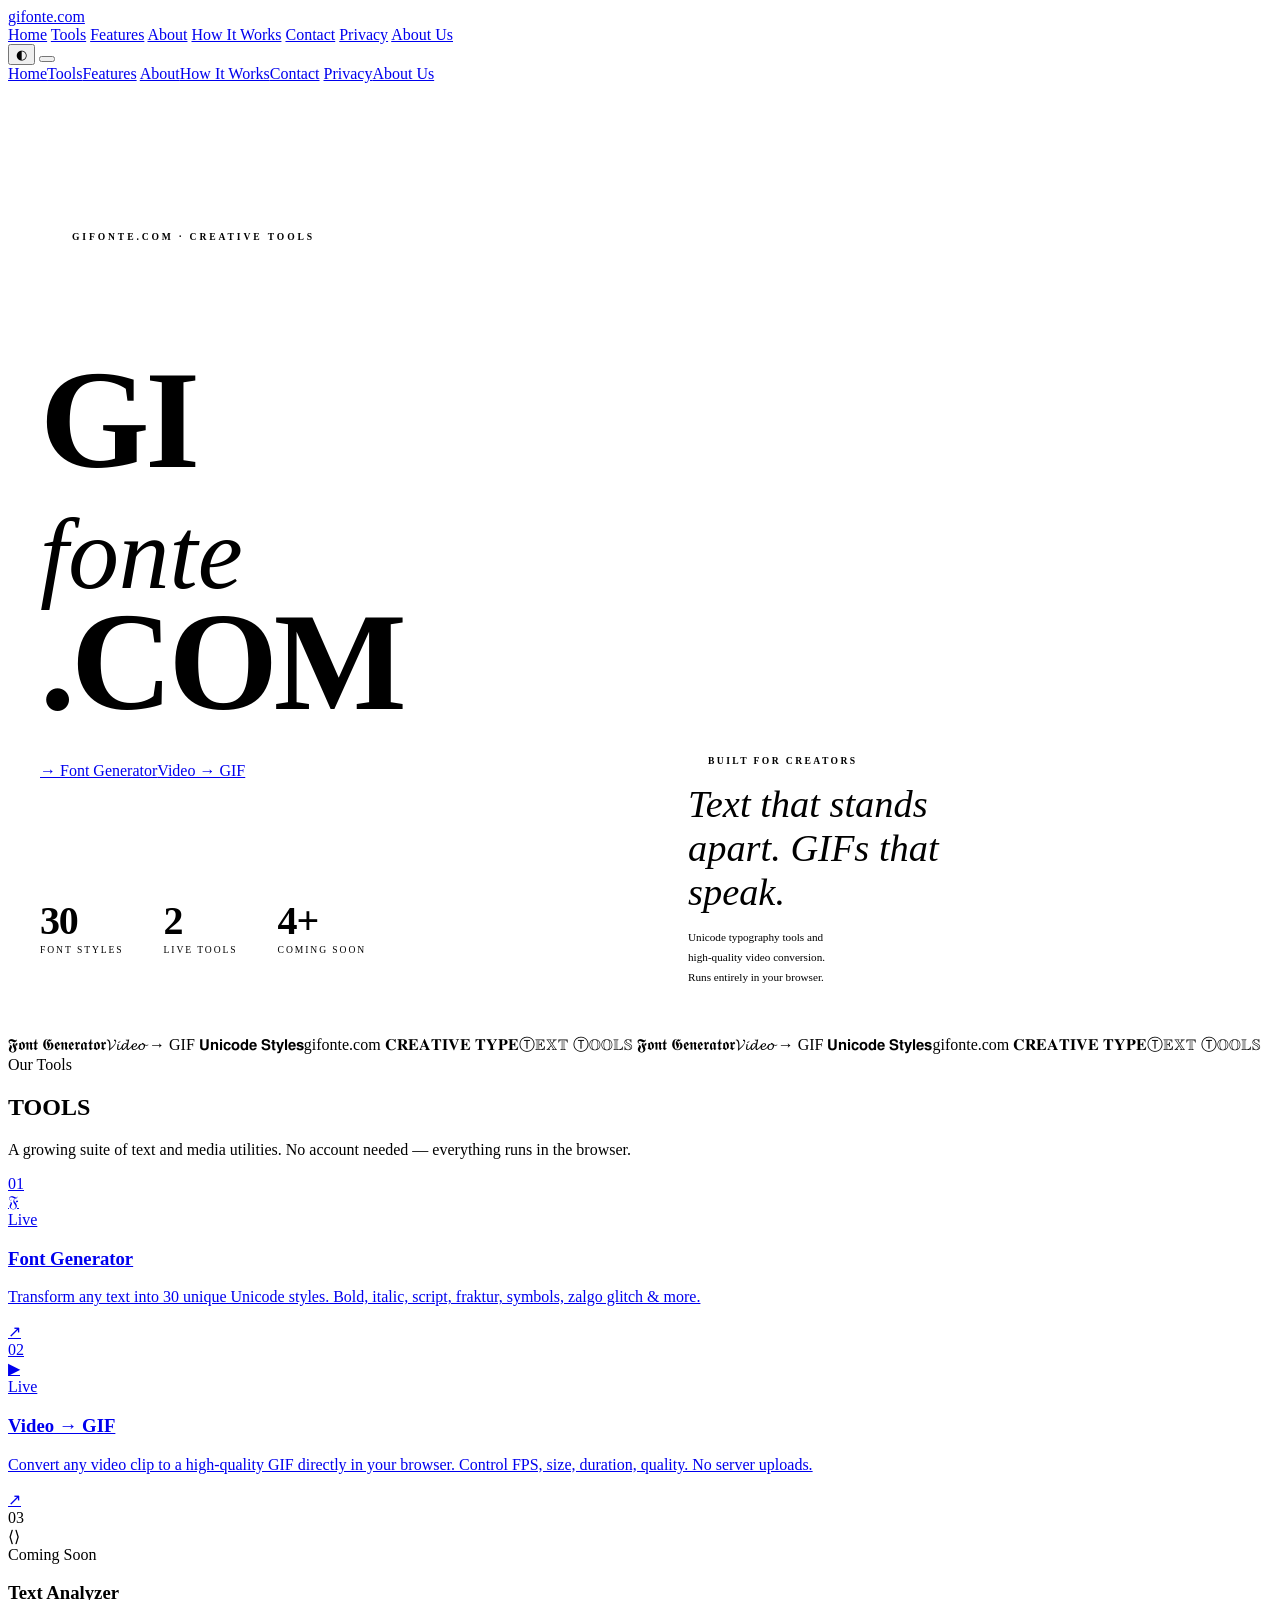
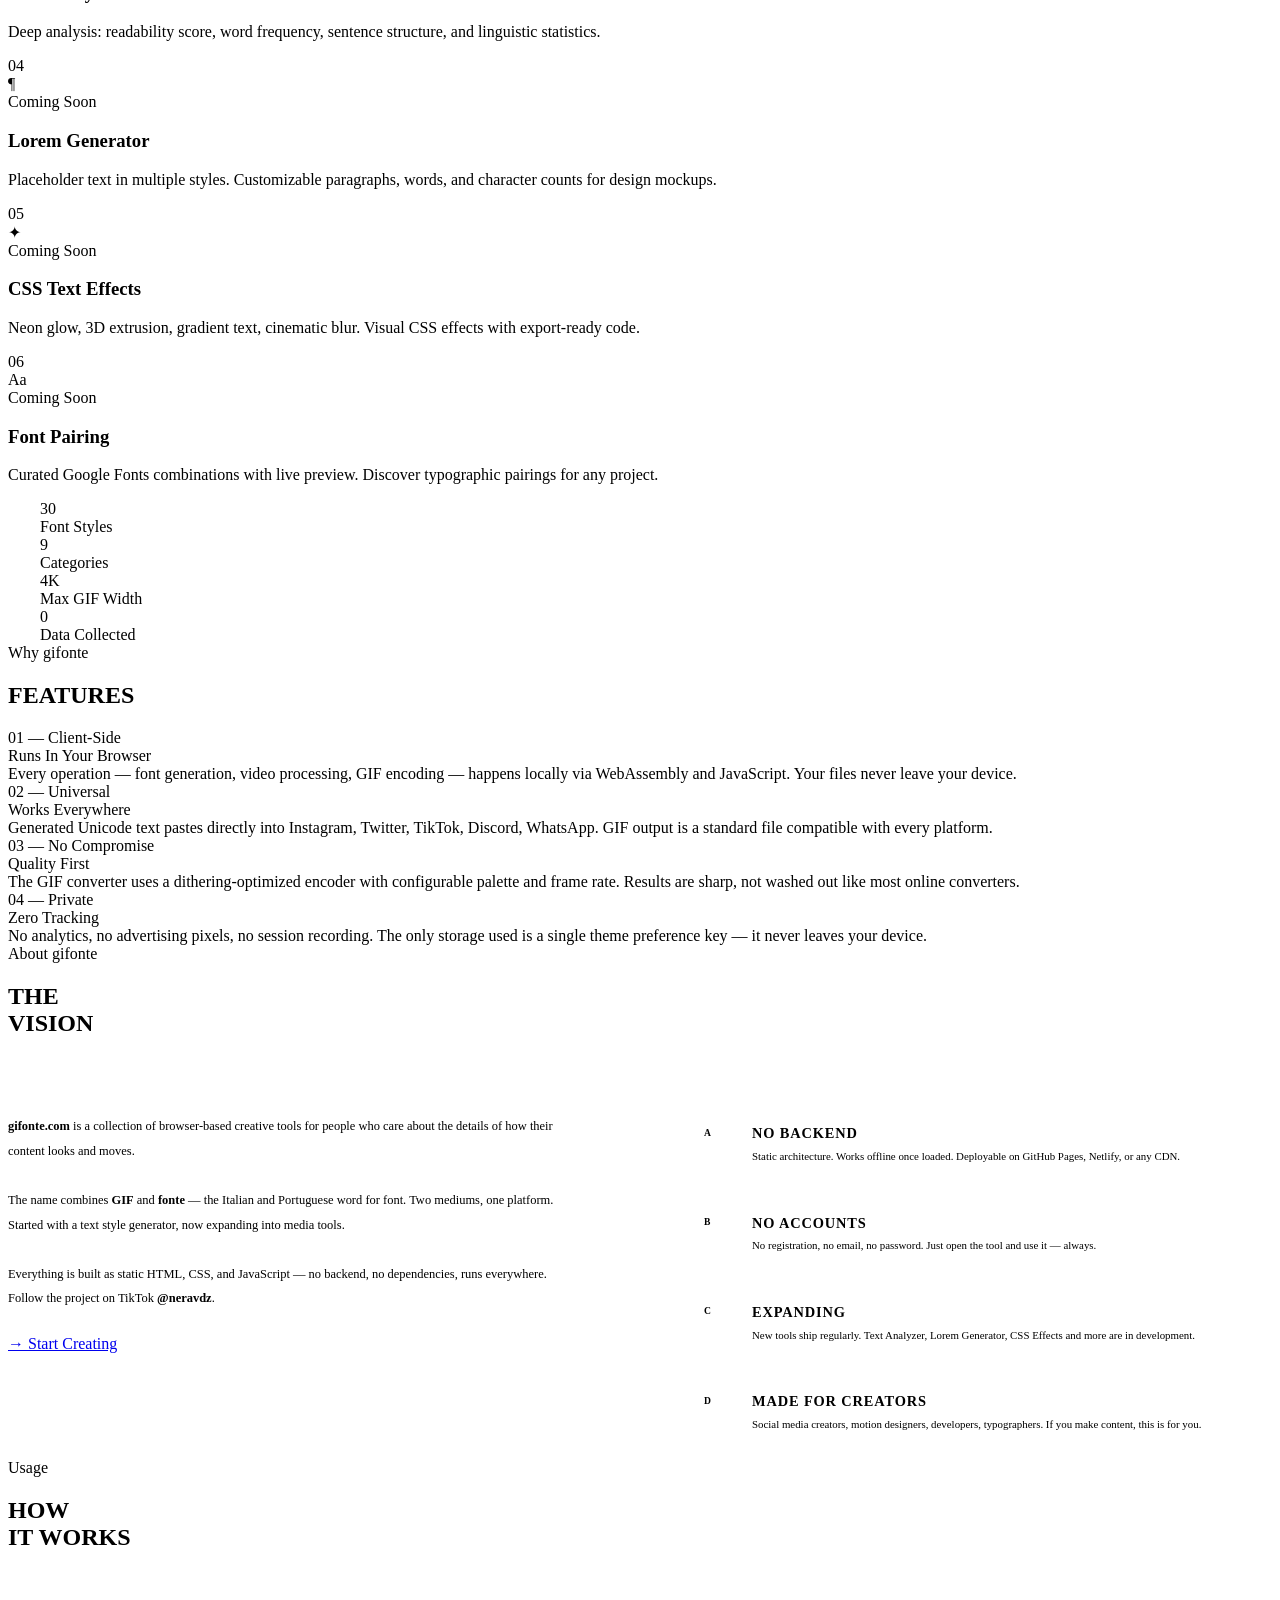
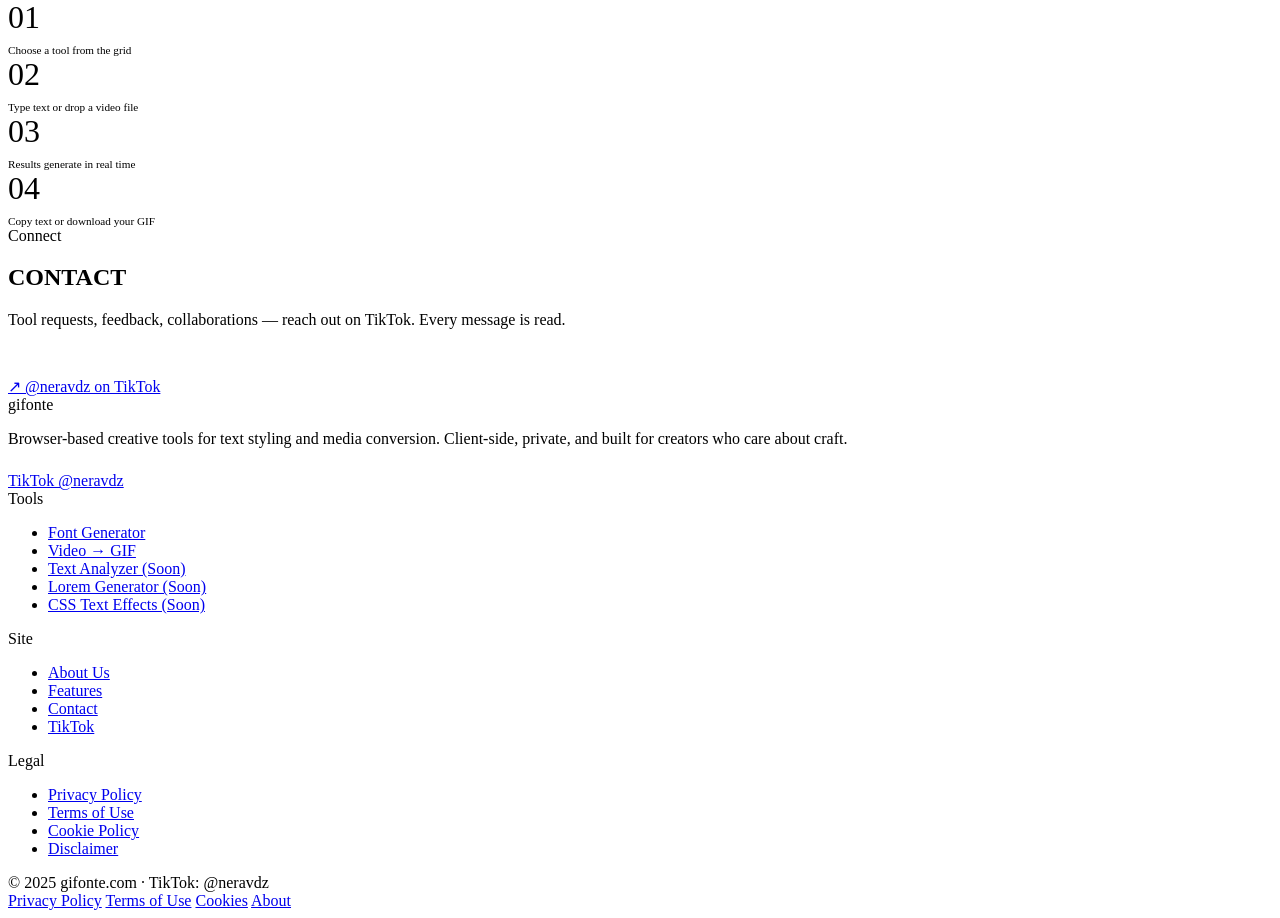
==== index.html @ ed0b7a2c "Add files via upload" ====
<!DOCTYPE html>
<html lang="en" data-theme="light">
<head>
  <meta charset="UTF-8" />
  <meta name="viewport" content="width=device-width, initial-scale=1.0" />
  <title>gifonte.com — Unicode Font Generator & Web Tools</title>
  <meta name="description" content="gifonte.com — Transform text into 30+ Unicode styles and convert video to GIF. Creative web tools for designers and content creators." />
  <meta name="keywords" content="font generator, unicode text, video to gif converter, text styles, fancy text, gif maker" />
  <meta name="author" content="gifonte.com" />
  <link rel="stylesheet" href="css/style.css" />
  <style>
    .hero {
      padding-top: 52px;
      min-height: 100vh;
      display: grid;
      grid-template-columns: 1fr 1fr;
      border-bottom: 1px solid var(--border);
      overflow: hidden;
    }
    .hero__left {
      padding: 6rem 3rem 5rem 2rem;
      border-right: 1px solid var(--border);
      display: flex;
      flex-direction: column;
      justify-content: space-between;
    }
    .hero__right { position: relative; overflow: hidden; background: var(--card-bg); }
    .hero__right-inner {
      position: absolute; inset: 0;
      display: flex; flex-direction: column; justify-content: flex-end; padding: 3rem;
    }
    .hero__eyebrow {
      font-family: var(--font-mono); font-size: 0.6rem; font-weight: 600;
      letter-spacing: 0.3em; text-transform: uppercase; color: var(--gray);
      display: flex; align-items: center; gap: 0.75rem; margin-bottom: 2rem;
    }
    .hero__eyebrow::before { content: ''; width: 20px; height: 1px; background: var(--gray); }
    .hero__title {
      font-family: var(--font-display); font-size: clamp(4.5rem, 11vw, 10.5rem);
      font-weight: 800; line-height: 0.86; letter-spacing: -0.03em; margin-bottom: 2.5rem;
    }
    .hero__title em {
      font-style: italic; font-family: var(--font-serif); font-size: 0.72em;
      font-weight: 400; letter-spacing: 0;
    }
    .hero__cta { display: flex; flex-wrap: wrap; }
    .hero__meta {
      display: flex; align-items: flex-end; gap: 2.5rem;
      padding-top: 2.5rem; border-top: 1px solid var(--gray-lt);
    }
    .hero__meta-item { display: flex; flex-direction: column; gap: 0.2rem; }
    .hero__meta-item strong {
      font-family: var(--font-display); font-size: 2.5rem; font-weight: 800;
      line-height: 1; letter-spacing: -0.03em;
    }
    .hero__meta-item span {
      font-family: var(--font-mono); font-size: 0.6rem;
      letter-spacing: 0.2em; text-transform: uppercase; color: var(--gray);
    }
    .hero__panel-label {
      font-family: var(--font-mono); font-size: 0.6rem; font-weight: 600;
      letter-spacing: 0.25em; text-transform: uppercase; color: var(--gray);
      margin-bottom: 1rem; display: flex; align-items: center; gap: 0.5rem;
    }
    .hero__panel-label::before { content: ''; display: block; width: 12px; height: 1px; background: var(--gray); }
    .hero__panel-title {
      font-family: var(--font-serif); font-style: italic;
      font-size: clamp(1.8rem, 3vw, 2.8rem); line-height: 1.15; margin-bottom: 0.75rem;
    }
    .hero__panel-sub { font-family: var(--font-mono); font-size: 0.7rem; color: var(--gray); line-height: 1.8; }
    .hero__panel-text { position: relative; z-index: 2; }
    .about-grid { display: grid; grid-template-columns: 1fr 1fr; gap: 0; margin-top: 4rem; }
    .about-left { border-right: 1px solid var(--border); padding-right: 4rem; }
    .about-left p { font-family: var(--font-mono); font-size: 0.78rem; color: var(--gray); line-height: 2; margin-bottom: 1.5rem; }
    .about-left strong { color: var(--fg); }
    .about-right { padding-left: 4rem; }
    .about-point { padding: 1.5rem 0; border-bottom: 1px solid var(--gray-lt); display: grid; grid-template-columns: 2rem 1fr; gap: 1rem; }
    .about-point:last-child { border-bottom: none; }
    .about-point__num { font-family: var(--font-mono); font-size: 0.6rem; font-weight: 600; color: var(--gray); letter-spacing: 0.1em; padding-top: 0.1rem; }
    .about-point__title { font-family: var(--font-teko); font-size: 0.9rem; font-weight: 600; letter-spacing: 0.06em; text-transform: uppercase; margin-bottom: 0.3rem; }
    .about-point__text { font-family: var(--font-mono); font-size: 0.68rem; color: var(--gray); line-height: 1.8; }
    @media (max-width: 900px) {
      .hero { grid-template-columns: 1fr; min-height: auto; }
      .hero__left { border-right: none; border-bottom: 1px solid var(--border); }
      .hero__right { min-height: 320px; }
      .about-grid { grid-template-columns: 1fr; }
      .about-left { border-right: none; border-bottom: 1px solid var(--border); padding-right: 0; padding-bottom: 3rem; }
      .about-right { padding-left: 0; padding-top: 2rem; }
    }
  </style>
</head>
<body>

  <nav class="nav">
    <a class="nav__logo" href="index.html">gifonte.com</a>
    <div class="nav__links">
      <a href="#hero">Home</a>
      <a href="#tools">Tools</a>
      <a href="#features">Features</a>
      <a href="#about">About</a>
      <a href="#how">How It Works</a>
      <a href="#contact">Contact</a>
      <a href="privacy.html">Privacy</a>
      <a href="about.html">About Us</a>
    </div>
    <div class="nav__right">
      <button class="btn-theme" id="btnTheme" title="Toggle dark mode">◐</button>
      <button class="nav__hamburger" id="hamburger" aria-label="Menu"><span></span><span></span><span></span></button>
    </div>
  </nav>
  <div class="nav__mobile" id="mobileMenu">
    <a href="#hero">Home</a><a href="#tools">Tools</a><a href="#features">Features</a>
    <a href="#about">About</a><a href="#how">How It Works</a><a href="#contact">Contact</a>
    <a href="privacy.html">Privacy</a><a href="about.html">About Us</a>
  </div>

  <!-- HERO -->
  <section class="hero" id="hero">
    <div class="hero__left">
      <div>
        <div class="hero__eyebrow">gifonte.com · Creative Tools</div>
        <h1 class="hero__title">GI<br><em>fonte</em><br>.COM</h1>
        <div class="hero__cta">
          <a href="font.html" class="btn btn--fill">→ Font Generator</a>
          <a href="gif.html" class="btn">Video → GIF</a>
        </div>
      </div>
      <div class="hero__meta">
        <div class="hero__meta-item"><strong>30</strong><span>Font Styles</span></div>
        <div class="hero__meta-item"><strong>2</strong><span>Live Tools</span></div>
        <div class="hero__meta-item"><strong>4+</strong><span>Coming Soon</span></div>
      </div>
    </div>
    <div class="hero__right">
      <img src="assets/bust.png" class="bust-ghost" alt="" aria-hidden="true" />
      <div class="hero__right-inner">
        <div class="hero__panel-text">
          <div class="hero__panel-label">Built for creators</div>
          <div class="hero__panel-title">Text that stands<br>apart. GIFs that<br>speak.</div>
          <div class="hero__panel-sub">Unicode typography tools and<br>high-quality video conversion.<br>Runs entirely in your browser.</div>
        </div>
      </div>
    </div>
  </section>

  <!-- MARQUEE -->
  <div class="marquee-wrap" aria-hidden="true">
    <div class="marquee-track">
      <span>𝕱𝖔𝖓𝖙 𝕲𝖊𝖓𝖊𝖗𝖆𝖙𝖔𝖗</span><span>𝓥𝓲𝓭𝓮𝓸 → GIF</span>
      <span>𝗨𝗻𝗶𝗰𝗼𝗱𝗲 𝗦𝘁𝘆𝗹𝗲𝘀</span><span>gifonte.com</span>
      <span>𝐂𝐑𝐄𝐀𝐓𝐈𝐕𝐄 𝐓𝐘𝐏𝐄</span><span>Ⓣ𝔼𝕏𝕋 Ⓣ𝕆𝕆𝕃𝕊</span>
      <span>𝕱𝖔𝖓𝖙 𝕲𝖊𝖓𝖊𝖗𝖆𝖙𝖔𝖗</span><span>𝓥𝓲𝓭𝓮𝓸 → GIF</span>
      <span>𝗨𝗻𝗶𝗰𝗼𝗱𝗲 𝗦𝘁𝘆𝗹𝗲𝘀</span><span>gifonte.com</span>
      <span>𝐂𝐑𝐄𝐀𝐓𝐈𝐕𝐄 𝐓𝐘𝐏𝐄</span><span>Ⓣ𝔼𝕏𝕋 Ⓣ𝕆𝕆𝕃𝕊</span>
    </div>
  </div>

  <!-- TOOLS -->
  <section class="section" id="tools">
    <div class="section__label">Our Tools</div>
    <h2 class="section__title reveal">TOOLS</h2>
    <p class="section__subtitle reveal">A growing suite of text and media utilities. No account needed — everything runs in the browser.</p>
    <div class="grid-tools reveal">

      <a href="font.html" class="card-tool">
        <div class="card-tool__num">01</div>
        <div class="card-tool__icon">𝔉</div>
        <span class="card-tool__tag card-tool__tag--active">Live</span>
        <h3 class="card-tool__title">Font Generator</h3>
        <p class="card-tool__desc">Transform any text into 30 unique Unicode styles. Bold, italic, script, fraktur, symbols, zalgo glitch & more.</p>
        <span class="card-tool__arrow">↗</span>
      </a>

      <a href="gif.html" class="card-tool">
        <div class="card-tool__num">02</div>
        <div class="card-tool__icon">▶</div>
        <span class="card-tool__tag card-tool__tag--active">Live</span>
        <h3 class="card-tool__title">Video → GIF</h3>
        <p class="card-tool__desc">Convert any video clip to a high-quality GIF directly in your browser. Control FPS, size, duration, quality. No server uploads.</p>
        <span class="card-tool__arrow">↗</span>
      </a>

      <div class="card-tool card-tool--soon">
        <div class="card-tool__num">03</div>
        <div class="card-tool__icon">⟨⟩</div>
        <span class="card-tool__tag">Coming Soon</span>
        <h3 class="card-tool__title">Text Analyzer</h3>
        <p class="card-tool__desc">Deep analysis: readability score, word frequency, sentence structure, and linguistic statistics.</p>
      </div>

      <div class="card-tool card-tool--soon">
        <div class="card-tool__num">04</div>
        <div class="card-tool__icon">¶</div>
        <span class="card-tool__tag">Coming Soon</span>
        <h3 class="card-tool__title">Lorem Generator</h3>
        <p class="card-tool__desc">Placeholder text in multiple styles. Customizable paragraphs, words, and character counts for design mockups.</p>
      </div>

      <div class="card-tool card-tool--soon">
        <div class="card-tool__num">05</div>
        <div class="card-tool__icon">✦</div>
        <span class="card-tool__tag">Coming Soon</span>
        <h3 class="card-tool__title">CSS Text Effects</h3>
        <p class="card-tool__desc">Neon glow, 3D extrusion, gradient text, cinematic blur. Visual CSS effects with export-ready code.</p>
      </div>

      <div class="card-tool card-tool--soon">
        <div class="card-tool__num">06</div>
        <div class="card-tool__icon">Aa</div>
        <span class="card-tool__tag">Coming Soon</span>
        <h3 class="card-tool__title">Font Pairing</h3>
        <p class="card-tool__desc">Curated Google Fonts combinations with live preview. Discover typographic pairings for any project.</p>
      </div>

    </div>
  </section>

  <!-- STATS -->
  <div class="stats-row reveal" style="margin: 0 2rem;">
    <div class="stat-item"><div class="stat-item__num">30</div><div class="stat-item__label">Font Styles</div></div>
    <div class="stat-item"><div class="stat-item__num">9</div><div class="stat-item__label">Categories</div></div>
    <div class="stat-item"><div class="stat-item__num">4K</div><div class="stat-item__label">Max GIF Width</div></div>
    <div class="stat-item"><div class="stat-item__num">0</div><div class="stat-item__label">Data Collected</div></div>
  </div>

  <!-- FEATURES -->
  <section class="section" id="features">
    <div class="section__label">Why gifonte</div>
    <h2 class="section__title reveal">FEATURES</h2>
    <div class="features-grid reveal">
      <div class="feature-item">
        <div class="feature-item__num">01 — Client-Side</div>
        <div class="feature-item__title">Runs In Your Browser</div>
        <div class="feature-item__text">Every operation — font generation, video processing, GIF encoding — happens locally via WebAssembly and JavaScript. Your files never leave your device.</div>
      </div>
      <div class="feature-item">
        <div class="feature-item__num">02 — Universal</div>
        <div class="feature-item__title">Works Everywhere</div>
        <div class="feature-item__text">Generated Unicode text pastes directly into Instagram, Twitter, TikTok, Discord, WhatsApp. GIF output is a standard file compatible with every platform.</div>
      </div>
      <div class="feature-item">
        <div class="feature-item__num">03 — No Compromise</div>
        <div class="feature-item__title">Quality First</div>
        <div class="feature-item__text">The GIF converter uses a dithering-optimized encoder with configurable palette and frame rate. Results are sharp, not washed out like most online converters.</div>
      </div>
      <div class="feature-item">
        <div class="feature-item__num">04 — Private</div>
        <div class="feature-item__title">Zero Tracking</div>
        <div class="feature-item__text">No analytics, no advertising pixels, no session recording. The only storage used is a single theme preference key — it never leaves your device.</div>
      </div>
    </div>
  </section>

  <!-- ABOUT -->
  <section class="section" id="about">
    <div class="section__label">About gifonte</div>
    <h2 class="section__title reveal">THE<br>VISION</h2>
    <div class="about-grid reveal">
      <div class="about-left">
        <p><strong>gifonte.com</strong> is a collection of browser-based creative tools for people who care about the details of how their content looks and moves.</p>
        <p>The name combines <strong>GIF</strong> and <strong>fonte</strong> — the Italian and Portuguese word for font. Two mediums, one platform. Started with a text style generator, now expanding into media tools.</p>
        <p>Everything is built as static HTML, CSS, and JavaScript — no backend, no dependencies, runs everywhere. Follow the project on TikTok <strong>@neravdz</strong>.</p>
        <a href="font.html" class="btn btn--fill" style="margin-top:1rem">→ Start Creating</a>
      </div>
      <div class="about-right">
        <div class="about-point">
          <span class="about-point__num">A</span>
          <div><div class="about-point__title">No Backend</div><div class="about-point__text">Static architecture. Works offline once loaded. Deployable on GitHub Pages, Netlify, or any CDN.</div></div>
        </div>
        <div class="about-point">
          <span class="about-point__num">B</span>
          <div><div class="about-point__title">No Accounts</div><div class="about-point__text">No registration, no email, no password. Just open the tool and use it — always.</div></div>
        </div>
        <div class="about-point">
          <span class="about-point__num">C</span>
          <div><div class="about-point__title">Expanding</div><div class="about-point__text">New tools ship regularly. Text Analyzer, Lorem Generator, CSS Effects and more are in development.</div></div>
        </div>
        <div class="about-point">
          <span class="about-point__num">D</span>
          <div><div class="about-point__title">Made for Creators</div><div class="about-point__text">Social media creators, motion designers, developers, typographers. If you make content, this is for you.</div></div>
        </div>
      </div>
    </div>
  </section>

  <!-- HOW IT WORKS -->
  <section class="section section--flush" id="how" style="background:var(--card-bg);border-top:1px solid var(--border);border-bottom:1px solid var(--border);">
    <div class="section__label">Usage</div>
    <h2 class="section__title reveal">HOW<br>IT WORKS</h2>
    <div class="stats-row reveal" style="margin-top:3rem;background:var(--bg);">
      <div class="stat-item"><div class="stat-item__num" style="font-size:2rem">01</div><div class="stat-item__label" style="font-size:0.7rem;margin-top:0.5rem;color:var(--fg);text-transform:none;letter-spacing:0">Choose a tool from the grid</div></div>
      <div class="stat-item"><div class="stat-item__num" style="font-size:2rem">02</div><div class="stat-item__label" style="font-size:0.7rem;margin-top:0.5rem;color:var(--fg);text-transform:none;letter-spacing:0">Type text or drop a video file</div></div>
      <div class="stat-item"><div class="stat-item__num" style="font-size:2rem">03</div><div class="stat-item__label" style="font-size:0.7rem;margin-top:0.5rem;color:var(--fg);text-transform:none;letter-spacing:0">Results generate in real time</div></div>
      <div class="stat-item"><div class="stat-item__num" style="font-size:2rem">04</div><div class="stat-item__label" style="font-size:0.7rem;margin-top:0.5rem;color:var(--fg);text-transform:none;letter-spacing:0">Copy text or download your GIF</div></div>
    </div>
  </section>

  <!-- CONTACT -->
  <section class="section" id="contact">
    <div class="section__label">Connect</div>
    <h2 class="section__title reveal">CONTACT</h2>
    <p class="section__subtitle reveal" style="margin-bottom:3rem">Tool requests, feedback, collaborations — reach out on TikTok. Every message is read.</p>
    <a href="https://tiktok.com/@neravdz" target="_blank" rel="noopener noreferrer" class="btn btn--fill">↗ @neravdz on TikTok</a>
  </section>

  <!-- FOOTER -->
  <footer class="footer">
    <div class="footer__top">
      <div>
        <div class="footer__brand">gifonte</div>
        <p class="footer__desc">Browser-based creative tools for text styling and media conversion. Client-side, private, and built for creators who care about craft.</p>
        <div class="footer__social" style="margin-top:1.5rem"><a href="https://tiktok.com/@neravdz" target="_blank" rel="noopener noreferrer">TikTok @neravdz</a></div>
      </div>
      <div>
        <div class="footer__heading">Tools</div>
        <ul class="footer__list">
          <li><a href="font.html">Font Generator</a></li>
          <li><a href="gif.html">Video → GIF</a></li>
          <li><a href="#tools">Text Analyzer (Soon)</a></li>
          <li><a href="#tools">Lorem Generator (Soon)</a></li>
          <li><a href="#tools">CSS Text Effects (Soon)</a></li>
        </ul>
      </div>
      <div>
        <div class="footer__heading">Site</div>
        <ul class="footer__list">
          <li><a href="about.html">About Us</a></li>
          <li><a href="#features">Features</a></li>
          <li><a href="#contact">Contact</a></li>
          <li><a href="https://tiktok.com/@neravdz" target="_blank">TikTok</a></li>
        </ul>
      </div>
      <div>
        <div class="footer__heading">Legal</div>
        <ul class="footer__list">
          <li><a href="privacy.html">Privacy Policy</a></li>
          <li><a href="terms.html">Terms of Use</a></li>
          <li><a href="cookies.html">Cookie Policy</a></li>
          <li><a href="disclaimer.html">Disclaimer</a></li>
        </ul>
      </div>
    </div>
    <div class="footer__bottom">
      <div class="footer__copy">© 2025 gifonte.com · TikTok: @neravdz</div>
      <div class="footer__legal">
        <a href="privacy.html">Privacy Policy</a>
        <a href="terms.html">Terms of Use</a>
        <a href="cookies.html">Cookies</a>
        <a href="about.html">About</a>
      </div>
    </div>
  </footer>

  <div id="toast"></div>
  <script src="js/main.js"></script>
</body>
</html>
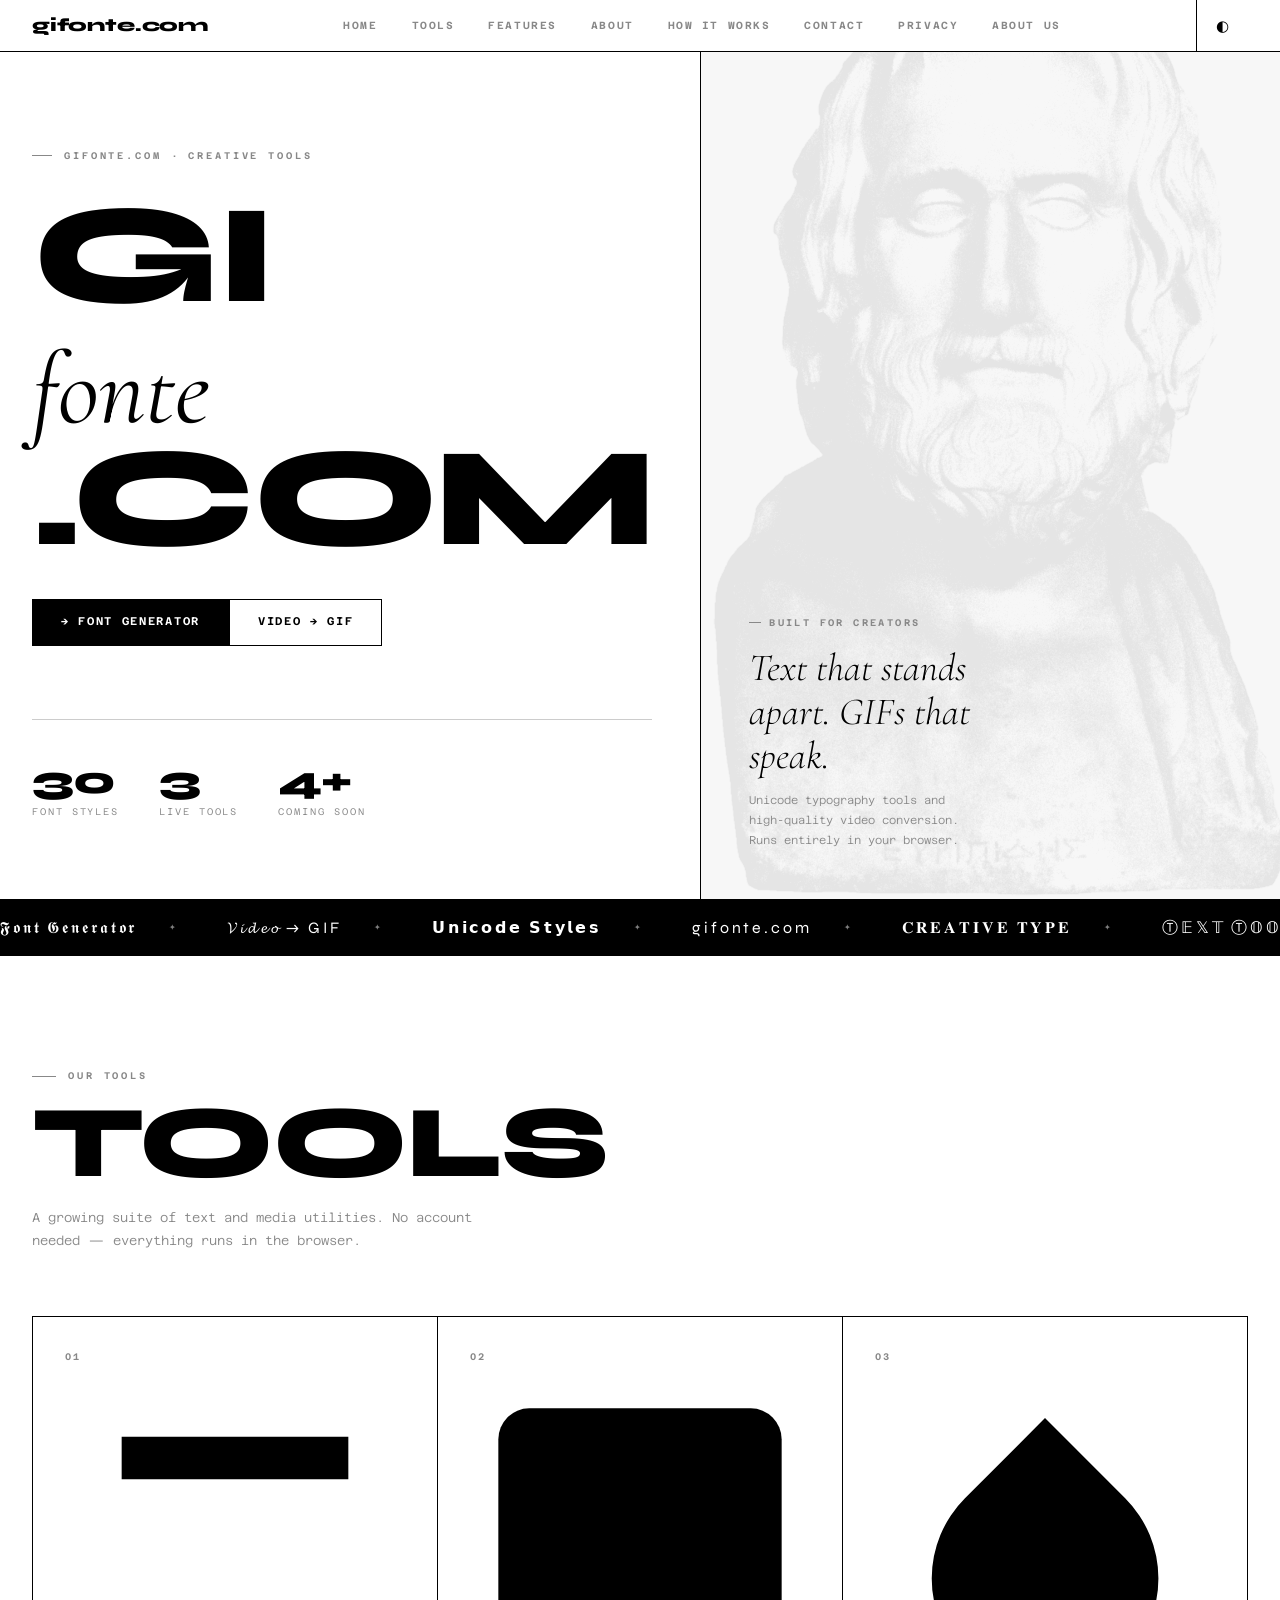
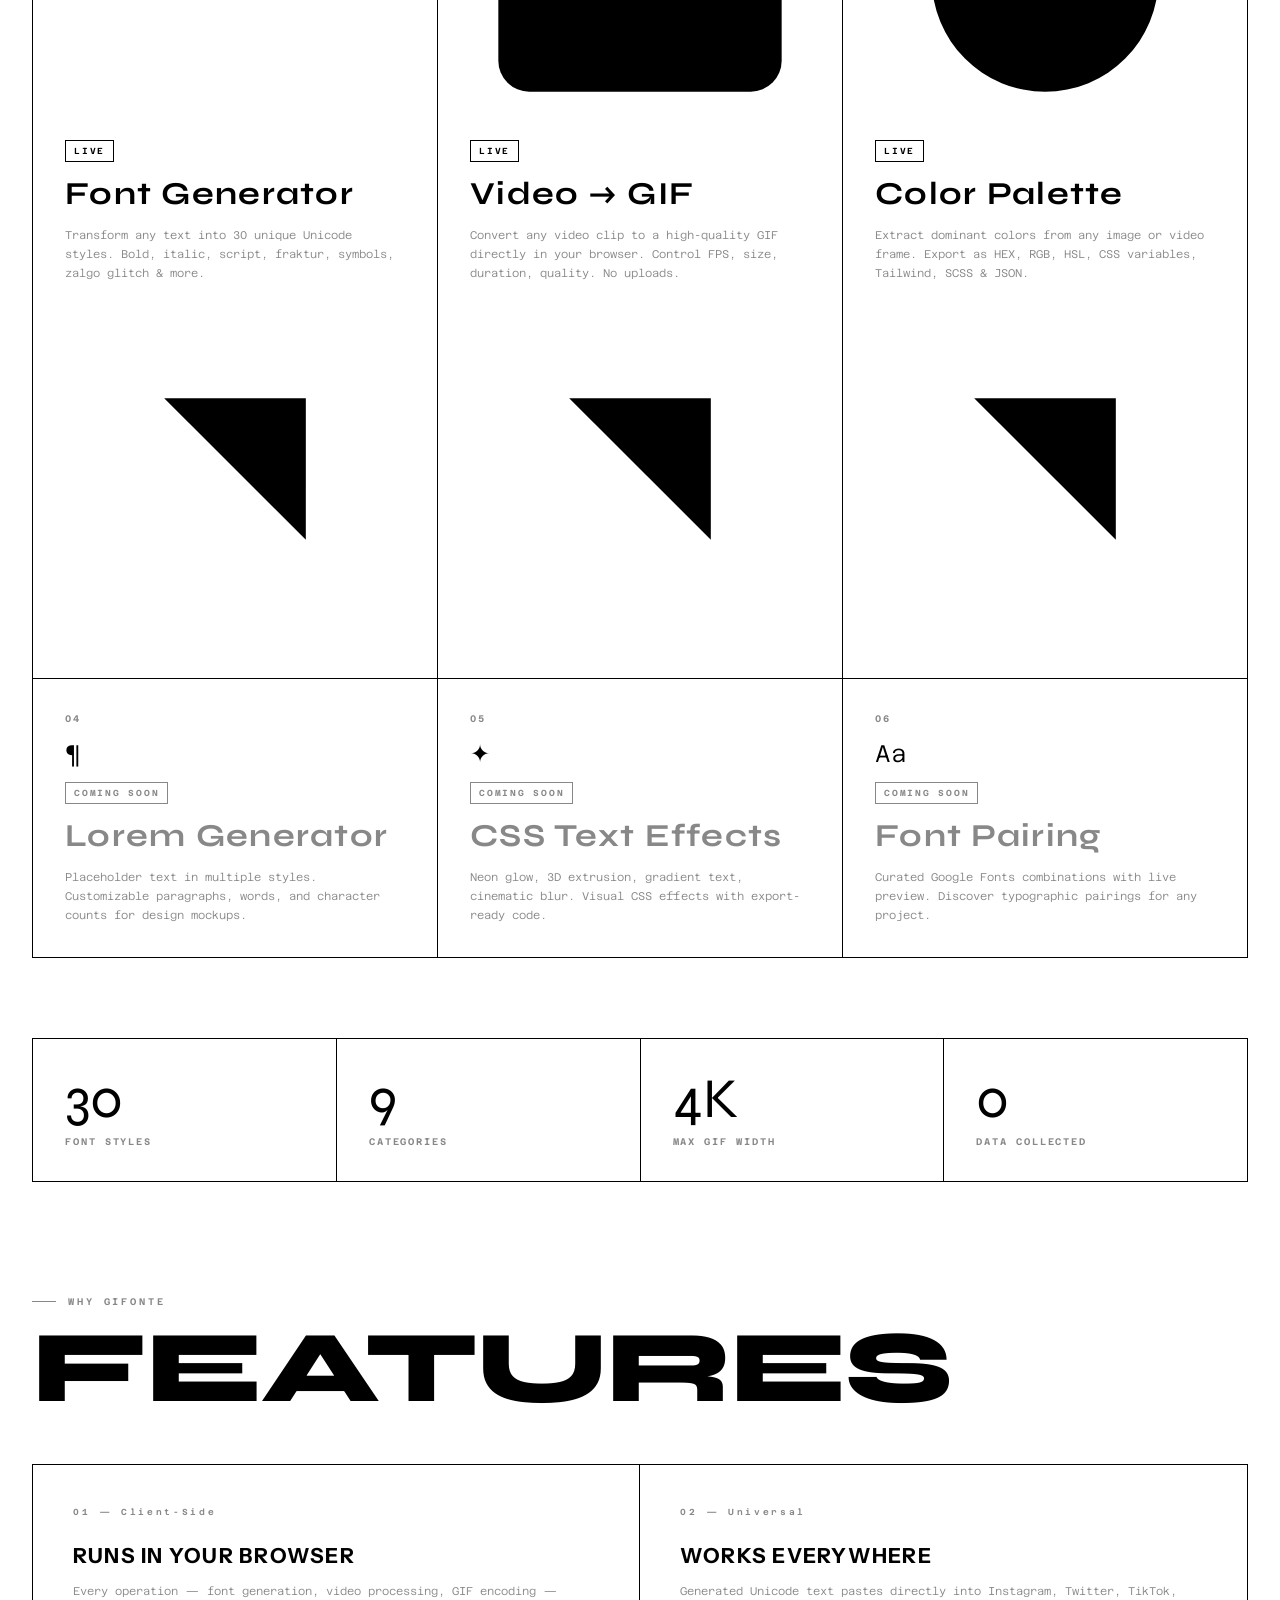
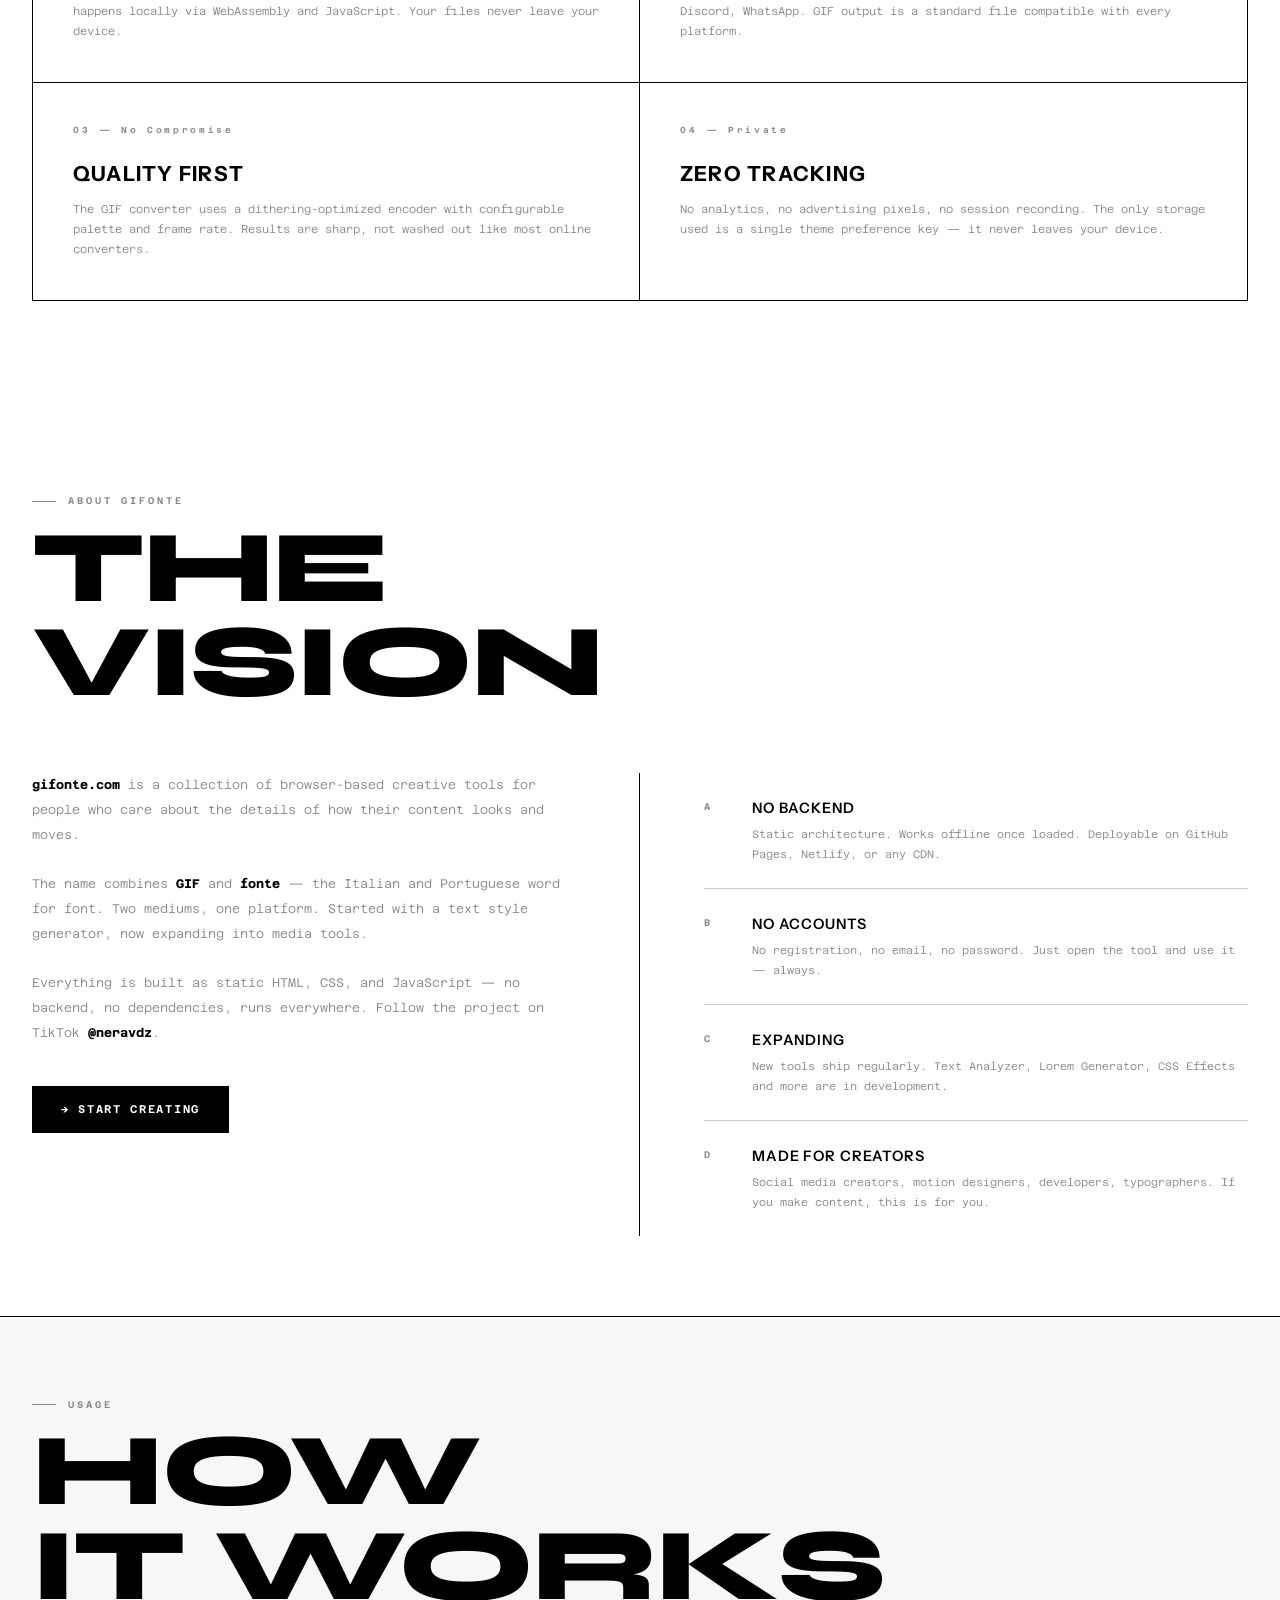
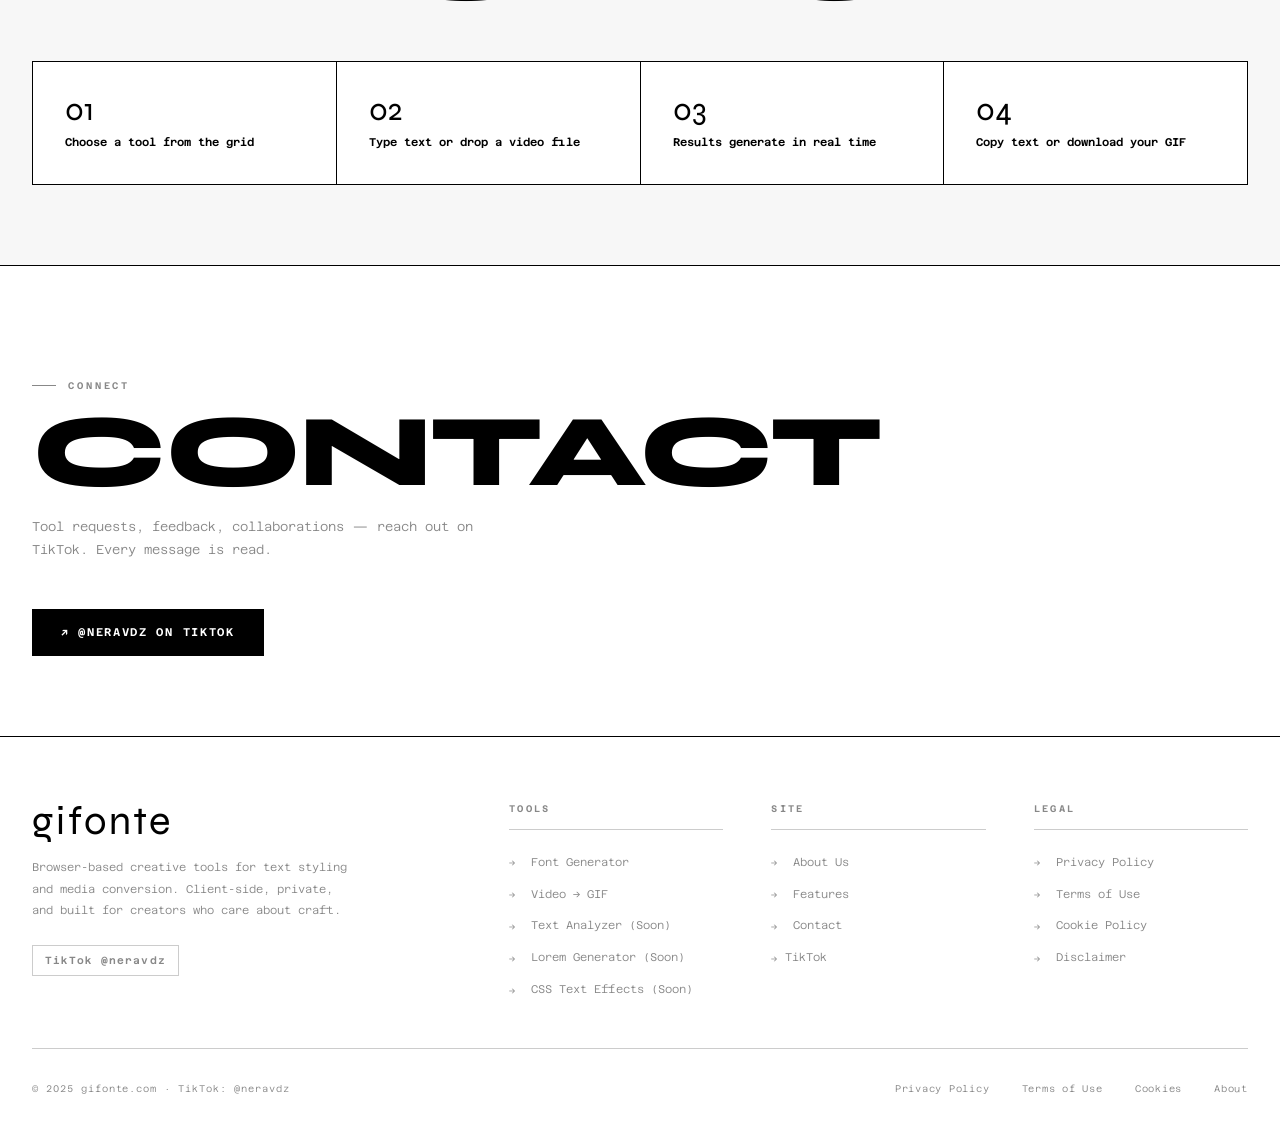
==== commit 00df2303: "Add files via upload" ====
--- a/index.html
+++ b/index.html
@@ -104,7 +104,10 @@
       <a href="about.html">About Us</a>
     </div>
     <div class="nav__right">
-      <button class="btn-theme" id="btnTheme" title="Toggle dark mode">◐</button>
+      <button class="btn-theme" id="btnTheme" title="Toggle dark mode">
+        <span class="icon icon--md icon-sun"><svg viewBox="0 0 24 24"><circle cx="12" cy="12" r="5"/><line x1="12" y1="1" x2="12" y2="3"/><line x1="12" y1="21" x2="12" y2="23"/><line x1="4.22" y1="4.22" x2="5.64" y2="5.64"/><line x1="18.36" y1="18.36" x2="19.78" y2="19.78"/><line x1="1" y1="12" x2="3" y2="12"/><line x1="21" y1="12" x2="23" y2="12"/><line x1="4.22" y1="19.78" x2="5.64" y2="18.36"/><line x1="18.36" y1="5.64" x2="19.78" y2="4.22"/></svg></span>
+        <span class="icon icon--md icon-moon"><svg viewBox="0 0 24 24"><path d="M21 12.79A9 9 0 1111.21 3 7 7 0 0021 12.79z"/></svg></span>
+      </button>
       <button class="nav__hamburger" id="hamburger" aria-label="Menu"><span></span><span></span><span></span></button>
     </div>
   </nav>
@@ -127,7 +130,7 @@
       </div>
       <div class="hero__meta">
         <div class="hero__meta-item"><strong>30</strong><span>Font Styles</span></div>
-        <div class="hero__meta-item"><strong>2</strong><span>Live Tools</span></div>
+        <div class="hero__meta-item"><strong>3</strong><span>Live Tools</span></div>
         <div class="hero__meta-item"><strong>4+</strong><span>Coming Soon</span></div>
       </div>
     </div>
@@ -162,31 +165,32 @@
     <p class="section__subtitle reveal">A growing suite of text and media utilities. No account needed — everything runs in the browser.</p>
     <div class="grid-tools reveal">
 
-      <a href="font.html" class="card-tool">
+            <a href="font.html" class="card-tool">
         <div class="card-tool__num">01</div>
-        <div class="card-tool__icon">𝔉</div>
+        <div class="card-tool__icon svg-icon"><svg viewBox="0 0 24 24"><polyline points="4 7 4 4 20 4 20 7"/><line x1="9" y1="20" x2="15" y2="20"/><line x1="12" y1="4" x2="12" y2="20"/></svg></div>
         <span class="card-tool__tag card-tool__tag--active">Live</span>
         <h3 class="card-tool__title">Font Generator</h3>
         <p class="card-tool__desc">Transform any text into 30 unique Unicode styles. Bold, italic, script, fraktur, symbols, zalgo glitch & more.</p>
-        <span class="card-tool__arrow">↗</span>
+        <span class="card-tool__arrow-icon"><svg viewBox="0 0 24 24"><line x1="7" y1="17" x2="17" y2="7"/><polyline points="7 7 17 7 17 17"/></svg></span>
       </a>
 
-      <a href="gif.html" class="card-tool">
+            <a href="gif.html" class="card-tool">
         <div class="card-tool__num">02</div>
-        <div class="card-tool__icon">▶</div>
+        <div class="card-tool__icon svg-icon"><svg viewBox="0 0 24 24"><rect x="2" y="2" width="20" height="20" rx="2.18"/><line x1="7" y1="2" x2="7" y2="22"/><line x1="17" y1="2" x2="17" y2="22"/><line x1="2" y1="12" x2="22" y2="12"/><line x1="2" y1="7" x2="7" y2="7"/><line x1="2" y1="17" x2="7" y2="17"/><line x1="17" y1="17" x2="22" y2="17"/><line x1="17" y1="7" x2="22" y2="7"/></svg></div>
         <span class="card-tool__tag card-tool__tag--active">Live</span>
         <h3 class="card-tool__title">Video → GIF</h3>
-        <p class="card-tool__desc">Convert any video clip to a high-quality GIF directly in your browser. Control FPS, size, duration, quality. No server uploads.</p>
-        <span class="card-tool__arrow">↗</span>
+        <p class="card-tool__desc">Convert any video clip to a high-quality GIF directly in your browser. Control FPS, size, duration, quality. No uploads.</p>
+        <span class="card-tool__arrow-icon"><svg viewBox="0 0 24 24"><line x1="7" y1="17" x2="17" y2="7"/><polyline points="7 7 17 7 17 17"/></svg></span>
       </a>
 
-      <div class="card-tool card-tool--soon">
+            <a href="palette.html" class="card-tool">
         <div class="card-tool__num">03</div>
-        <div class="card-tool__icon">⟨⟩</div>
-        <span class="card-tool__tag">Coming Soon</span>
-        <h3 class="card-tool__title">Text Analyzer</h3>
-        <p class="card-tool__desc">Deep analysis: readability score, word frequency, sentence structure, and linguistic statistics.</p>
-      </div>
+        <div class="card-tool__icon svg-icon"><svg viewBox="0 0 24 24"><path d="M12 2.69l5.66 5.66a8 8 0 11-11.31 0z"/></svg></div>
+        <span class="card-tool__tag card-tool__tag--active">Live</span>
+        <h3 class="card-tool__title">Color Palette</h3>
+        <p class="card-tool__desc">Extract dominant colors from any image or video frame. Export as HEX, RGB, HSL, CSS variables, Tailwind, SCSS & JSON.</p>
+        <span class="card-tool__arrow-icon"><svg viewBox="0 0 24 24"><line x1="7" y1="17" x2="17" y2="7"/><polyline points="7 7 17 7 17 17"/></svg></span>
+      </a>
 
       <div class="card-tool card-tool--soon">
         <div class="card-tool__num">04</div>
@@ -314,29 +318,29 @@
       <div>
         <div class="footer__heading">Tools</div>
         <ul class="footer__list">
-          <li><a href="font.html">Font Generator</a></li>
-          <li><a href="gif.html">Video → GIF</a></li>
-          <li><a href="#tools">Text Analyzer (Soon)</a></li>
-          <li><a href="#tools">Lorem Generator (Soon)</a></li>
-          <li><a href="#tools">CSS Text Effects (Soon)</a></li>
+          <li><a href="font.html"><span class="icon icon--sm"><svg viewBox="0 0 24 24"><polyline points="9 18 15 12 9 6"/></svg></span> Font Generator</a></li>
+          <li><a href="gif.html"><span class="icon icon--sm"><svg viewBox="0 0 24 24"><polyline points="9 18 15 12 9 6"/></svg></span> Video → GIF</a></li>
+          <li><a href="#tools"><span class="icon icon--sm"><svg viewBox="0 0 24 24"><polyline points="9 18 15 12 9 6"/></svg></span> Text Analyzer (Soon)</a></li>
+          <li><a href="#tools"><span class="icon icon--sm"><svg viewBox="0 0 24 24"><polyline points="9 18 15 12 9 6"/></svg></span> Lorem Generator (Soon)</a></li>
+          <li><a href="#tools"><span class="icon icon--sm"><svg viewBox="0 0 24 24"><polyline points="9 18 15 12 9 6"/></svg></span> CSS Text Effects (Soon)</a></li>
         </ul>
       </div>
       <div>
         <div class="footer__heading">Site</div>
         <ul class="footer__list">
-          <li><a href="about.html">About Us</a></li>
-          <li><a href="#features">Features</a></li>
-          <li><a href="#contact">Contact</a></li>
+          <li><a href="about.html"><span class="icon icon--sm"><svg viewBox="0 0 24 24"><polyline points="9 18 15 12 9 6"/></svg></span> About Us</a></li>
+          <li><a href="#features"><span class="icon icon--sm"><svg viewBox="0 0 24 24"><polyline points="9 18 15 12 9 6"/></svg></span> Features</a></li>
+          <li><a href="#contact"><span class="icon icon--sm"><svg viewBox="0 0 24 24"><polyline points="9 18 15 12 9 6"/></svg></span> Contact</a></li>
           <li><a href="https://tiktok.com/@neravdz" target="_blank">TikTok</a></li>
         </ul>
       </div>
       <div>
         <div class="footer__heading">Legal</div>
         <ul class="footer__list">
-          <li><a href="privacy.html">Privacy Policy</a></li>
-          <li><a href="terms.html">Terms of Use</a></li>
-          <li><a href="cookies.html">Cookie Policy</a></li>
-          <li><a href="disclaimer.html">Disclaimer</a></li>
+          <li><a href="privacy.html"><span class="icon icon--sm"><svg viewBox="0 0 24 24"><polyline points="9 18 15 12 9 6"/></svg></span> Privacy Policy</a></li>
+          <li><a href="terms.html"><span class="icon icon--sm"><svg viewBox="0 0 24 24"><polyline points="9 18 15 12 9 6"/></svg></span> Terms of Use</a></li>
+          <li><a href="cookies.html"><span class="icon icon--sm"><svg viewBox="0 0 24 24"><polyline points="9 18 15 12 9 6"/></svg></span> Cookie Policy</a></li>
+          <li><a href="disclaimer.html"><span class="icon icon--sm"><svg viewBox="0 0 24 24"><polyline points="9 18 15 12 9 6"/></svg></span> Disclaimer</a></li>
         </ul>
       </div>
     </div>
--- a/css/style.css
+++ b/css/style.css
@@ -0,0 +1,639 @@
+/* ═══════════════════════════════════════
+   GIFONTE.COM — SHARED STYLES
+   Editorial Brutalist · B&W · No Radius
+═══════════════════════════════════════ */
+
+@import url('https://fonts.googleapis.com/css2?family=Syne:wght@400;700;800&family=Instrument+Sans:ital,wght@0,400;0,600;1,400&family=Azeret+Mono:wght@300;400;600&family=Cormorant+Garamond:ital,wght@0,400;0,600;1,300;1,400;1,600&display=swap');
+
+/* ── Variables ── */
+:root {
+  --bg:        #ffffff;
+  --fg:        #000000;
+  --gray:      #888888;
+  --gray-lt:   #cccccc;
+  --border:    #000000;
+  --card-bg:   #f7f7f7;
+  --card-hov:  #000000;
+  --accent:    #000000;
+  --bust-opacity: 0.07;
+  --font-display: 'Syne', sans-serif;
+  --font-head:    'Syne', sans-serif;
+  --font-teko:    'Instrument Sans', sans-serif;
+  --font-mono:    'Azeret Mono', monospace;
+  --font-serif:   'Cormorant Garamond', serif;
+}
+
+[data-theme="dark"] {
+  --bg:        #000000;
+  --fg:        #ffffff;
+  --gray:      #888888;
+  --gray-lt:   #333333;
+  --border:    #ffffff;
+  --card-bg:   #0d0d0d;
+  --card-hov:  #ffffff;
+  --accent:    #ffffff;
+  --bust-opacity: 0.06;
+}
+
+/* ── Reset ── */
+*, *::before, *::after { box-sizing: border-box; margin: 0; padding: 0; }
+
+html { scroll-behavior: smooth; font-size: 16px; }
+
+body {
+  background: var(--bg);
+  color: var(--fg);
+  font-family: var(--font-mono);
+  font-weight: 300;
+  font-size: 0.875rem;
+  line-height: 1.6;
+  transition: background 0.3s, color 0.3s;
+  overflow-x: hidden;
+}
+
+a { color: inherit; text-decoration: none; }
+img { display: block; max-width: 100%; }
+ul { list-style: none; }
+button { cursor: pointer; border: none; background: none; font-family: inherit; }
+
+/* ── SCROLLBAR ── */
+::-webkit-scrollbar { width: 3px; }
+::-webkit-scrollbar-track { background: var(--bg); }
+::-webkit-scrollbar-thumb { background: var(--fg); }
+
+/* ── SELECTION ── */
+::selection { background: var(--fg); color: var(--bg); }
+
+/* ════════════════════════════════════
+   NAVIGATION
+════════════════════════════════════ */
+.nav {
+  position: fixed;
+  top: 0; left: 0; right: 0;
+  z-index: 1000;
+  background: var(--bg);
+  border-bottom: 1px solid var(--border);
+  display: flex;
+  align-items: center;
+  justify-content: space-between;
+  padding: 0 2rem;
+  height: 52px;
+  transition: background 0.3s;
+}
+
+.nav__logo {
+  font-family: var(--font-display);
+  font-size: 1.15rem;
+  font-weight: 800;
+  letter-spacing: -0.01em;
+  display: flex;
+  align-items: center;
+  gap: 0.4rem;
+}
+.nav__logo span {
+  font-family: var(--font-mono);
+  font-size: 0.6rem;
+  font-weight: 600;
+  letter-spacing: 0.2em;
+  color: var(--gray);
+  text-transform: uppercase;
+  padding: 2px 4px;
+  border: 1px solid var(--gray);
+}
+
+.nav__links {
+  display: flex;
+  gap: 0;
+}
+.nav__links a {
+  font-family: var(--font-mono);
+  font-size: 0.65rem;
+  font-weight: 600;
+  letter-spacing: 0.15em;
+  text-transform: uppercase;
+  padding: 0 1rem;
+  height: 52px;
+  display: flex;
+  align-items: center;
+  border-left: 1px solid transparent;
+  border-right: 1px solid transparent;
+  transition: all 0.15s;
+  color: var(--gray);
+}
+.nav__links a:hover,
+.nav__links a.active {
+  color: var(--fg);
+  border-color: var(--border);
+  background: var(--card-bg);
+}
+
+.nav__right {
+  display: flex;
+  align-items: center;
+  gap: 0;
+}
+
+/* Dark mode toggle */
+.btn-theme {
+  width: 52px;
+  height: 52px;
+  display: flex;
+  align-items: center;
+  justify-content: center;
+  border-left: 1px solid var(--border);
+  font-size: 0.95rem;
+  transition: background 0.15s;
+  color: var(--fg);
+}
+.btn-theme:hover { background: var(--card-bg); }
+
+/* Hamburger */
+.nav__hamburger {
+  display: none;
+  flex-direction: column;
+  gap: 5px;
+  padding: 0 1rem;
+  height: 52px;
+  justify-content: center;
+  border-left: 1px solid var(--border);
+}
+.nav__hamburger span {
+  display: block;
+  width: 20px;
+  height: 1px;
+  background: var(--fg);
+  transition: all 0.2s;
+}
+
+/* Mobile menu */
+.nav__mobile {
+  display: none;
+  position: fixed;
+  top: 52px; left: 0; right: 0;
+  background: var(--bg);
+  border-bottom: 1px solid var(--border);
+  z-index: 999;
+  flex-direction: column;
+}
+.nav__mobile.open { display: flex; }
+.nav__mobile a {
+  font-family: var(--font-mono);
+  font-size: 0.7rem;
+  font-weight: 600;
+  letter-spacing: 0.15em;
+  text-transform: uppercase;
+  padding: 1rem 2rem;
+  border-bottom: 1px solid var(--gray-lt);
+  color: var(--gray);
+  transition: color 0.15s;
+}
+.nav__mobile a:hover { color: var(--fg); }
+
+/* ════════════════════════════════════
+   SECTION WRAPPER
+════════════════════════════════════ */
+.section {
+  padding: 7rem 2rem 5rem;
+}
+.section--flush { padding-top: 5rem; }
+
+.section__label {
+  font-family: var(--font-mono);
+  font-size: 0.6rem;
+  font-weight: 600;
+  letter-spacing: 0.3em;
+  text-transform: uppercase;
+  color: var(--gray);
+  margin-bottom: 0.75rem;
+  display: flex;
+  align-items: center;
+  gap: 0.75rem;
+}
+.section__label::before {
+  content: '';
+  display: block;
+  width: 24px;
+  height: 1px;
+  background: var(--gray);
+}
+
+.section__title {
+  font-family: var(--font-display);
+  font-size: clamp(3rem, 8vw, 7rem);
+  font-weight: 800;
+  line-height: 0.92;
+  letter-spacing: -0.02em;
+  margin-bottom: 1rem;
+}
+
+.section__subtitle {
+  font-family: var(--font-mono);
+  font-size: 0.8rem;
+  color: var(--gray);
+  max-width: 480px;
+  line-height: 1.8;
+}
+
+/* ════════════════════════════════════
+   GRID — TOOL CARDS
+════════════════════════════════════ */
+.grid-tools {
+  display: grid;
+  grid-template-columns: repeat(3, 1fr);
+  border-left: 1px solid var(--border);
+  border-top: 1px solid var(--border);
+  margin-top: 4rem;
+}
+
+.card-tool {
+  border-right: 1px solid var(--border);
+  border-bottom: 1px solid var(--border);
+  padding: 2rem;
+  position: relative;
+  overflow: hidden;
+  transition: background 0.2s, color 0.2s;
+  display: flex;
+  flex-direction: column;
+  gap: 1rem;
+  min-height: 260px;
+}
+
+.card-tool:hover:not(.card-tool--soon) {
+  background: var(--fg);
+  color: var(--bg);
+}
+.card-tool:hover:not(.card-tool--soon) .card-tool__tag,
+.card-tool:hover:not(.card-tool--soon) .card-tool__desc { color: inherit; opacity: 0.65; }
+.card-tool:hover:not(.card-tool--soon) .card-tool__arrow { transform: translate(4px, -4px); }
+
+.card-tool--soon { cursor: default; }
+.card-tool--soon .card-tool__title { color: var(--gray); }
+
+.card-tool__num {
+  font-family: var(--font-mono);
+  font-size: 0.6rem;
+  font-weight: 600;
+  letter-spacing: 0.2em;
+  color: var(--gray);
+}
+
+.card-tool__icon {
+  font-size: 1.5rem;
+  line-height: 1;
+}
+
+.card-tool__title {
+  font-family: var(--font-display);
+  font-size: clamp(1.4rem, 2.5vw, 2rem);
+  letter-spacing: 0.04em;
+  line-height: 1;
+  margin-top: auto;
+}
+
+.card-tool__desc {
+  font-family: var(--font-mono);
+  font-size: 0.7rem;
+  color: var(--gray);
+  line-height: 1.7;
+}
+
+.card-tool__tag {
+  font-family: var(--font-mono);
+  font-size: 0.55rem;
+  font-weight: 600;
+  letter-spacing: 0.2em;
+  text-transform: uppercase;
+  color: var(--gray);
+  padding: 3px 8px;
+  border: 1px solid currentColor;
+  width: fit-content;
+}
+.card-tool__tag--active { color: var(--fg); border-color: var(--fg); }
+
+.card-tool__arrow {
+  position: absolute;
+  top: 2rem; right: 2rem;
+  font-size: 1.1rem;
+  transition: transform 0.2s;
+}
+
+/* ════════════════════════════════════
+   BUTTONS
+════════════════════════════════════ */
+.btn {
+  display: inline-flex;
+  align-items: center;
+  gap: 0.5rem;
+  font-family: var(--font-mono);
+  font-size: 0.7rem;
+  font-weight: 600;
+  letter-spacing: 0.15em;
+  text-transform: uppercase;
+  padding: 0.85rem 1.75rem;
+  border: 1px solid var(--border);
+  transition: background 0.15s, color 0.15s;
+  cursor: pointer;
+}
+.btn:hover { background: var(--fg); color: var(--bg); }
+.btn--fill { background: var(--fg); color: var(--bg); }
+.btn--fill:hover { background: var(--bg); color: var(--fg); }
+
+/* ════════════════════════════════════
+   DIVIDER
+════════════════════════════════════ */
+.divider {
+  border: none;
+  border-top: 1px solid var(--border);
+  margin: 0;
+}
+
+/* ════════════════════════════════════
+   FOOTER
+════════════════════════════════════ */
+.footer {
+  border-top: 1px solid var(--border);
+  padding: 4rem 2rem 2rem;
+}
+
+.footer__top {
+  display: grid;
+  grid-template-columns: 2fr 1fr 1fr 1fr;
+  gap: 3rem;
+  padding-bottom: 3rem;
+  border-bottom: 1px solid var(--gray-lt);
+}
+
+.footer__brand {
+  font-family: var(--font-display);
+  font-size: 2.5rem;
+  letter-spacing: 0.06em;
+  line-height: 1;
+  margin-bottom: 1rem;
+}
+
+.footer__desc {
+  font-family: var(--font-mono);
+  font-size: 0.7rem;
+  color: var(--gray);
+  line-height: 1.9;
+  max-width: 320px;
+}
+
+.footer__heading {
+  font-family: var(--font-mono);
+  font-size: 0.6rem;
+  font-weight: 600;
+  letter-spacing: 0.25em;
+  text-transform: uppercase;
+  color: var(--gray);
+  margin-bottom: 1.25rem;
+  padding-bottom: 0.75rem;
+  border-bottom: 1px solid var(--gray-lt);
+}
+
+.footer__list { display: flex; flex-direction: column; gap: 0.6rem; }
+.footer__list a {
+  font-family: var(--font-mono);
+  font-size: 0.7rem;
+  color: var(--gray);
+  transition: color 0.15s;
+  display: inline-flex;
+  align-items: center;
+  gap: 0.5rem;
+}
+.footer__list a:hover { color: var(--fg); }
+.footer__list a::before { content: '→'; font-size: 0.6rem; }
+
+.footer__bottom {
+  display: flex;
+  align-items: center;
+  justify-content: space-between;
+  padding-top: 2rem;
+  flex-wrap: wrap;
+  gap: 1rem;
+}
+
+.footer__copy {
+  font-family: var(--font-mono);
+  font-size: 0.6rem;
+  color: var(--gray);
+  letter-spacing: 0.1em;
+}
+
+.footer__legal {
+  display: flex;
+  gap: 2rem;
+}
+.footer__legal a {
+  font-family: var(--font-mono);
+  font-size: 0.6rem;
+  color: var(--gray);
+  letter-spacing: 0.08em;
+  transition: color 0.15s;
+}
+.footer__legal a:hover { color: var(--fg); }
+
+.footer__social {
+  display: flex;
+  align-items: center;
+  gap: 1rem;
+}
+.footer__social a {
+  font-family: var(--font-mono);
+  font-size: 0.65rem;
+  color: var(--gray);
+  font-weight: 600;
+  letter-spacing: 0.1em;
+  padding: 6px 12px;
+  border: 1px solid var(--gray-lt);
+  transition: all 0.15s;
+}
+.footer__social a:hover {
+  border-color: var(--fg);
+  color: var(--fg);
+}
+
+/* ════════════════════════════════════
+   PRIVACY / ABOUT SECTIONS (inline)
+════════════════════════════════════ */
+.legal-block {
+  max-width: 780px;
+  margin: 0 auto;
+  padding: 6rem 2rem;
+}
+.legal-block h1 {
+  font-family: var(--font-display);
+  font-size: clamp(3rem, 7vw, 6rem);
+  line-height: 0.95;
+  margin-bottom: 2rem;
+}
+.legal-block h2 {
+  font-family: var(--font-teko);
+  font-size: 1.1rem;
+  font-weight: 600;
+  letter-spacing: 0.12em;
+  text-transform: uppercase;
+  color: var(--gray);
+  margin-top: 2.5rem;
+  margin-bottom: 0.75rem;
+  padding-bottom: 0.5rem;
+  border-bottom: 1px solid var(--gray-lt);
+}
+.legal-block p {
+  font-family: var(--font-mono);
+  font-size: 0.78rem;
+  color: var(--gray);
+  line-height: 2;
+  margin-bottom: 1rem;
+}
+.legal-block strong { color: var(--fg); }
+
+/* ════════════════════════════════════
+   MARQUEE
+════════════════════════════════════ */
+.marquee-wrap {
+  border-top: 1px solid var(--border);
+  border-bottom: 1px solid var(--border);
+  overflow: hidden;
+  padding: 0.9rem 0;
+  background: var(--fg);
+  color: var(--bg);
+}
+.marquee-track {
+  display: flex;
+  gap: 3rem;
+  width: max-content;
+  animation: marquee 28s linear infinite;
+}
+.marquee-track span {
+  font-family: var(--font-display);
+  font-size: 1rem;
+  letter-spacing: 0.18em;
+  white-space: nowrap;
+  display: flex;
+  align-items: center;
+  gap: 2rem;
+}
+.marquee-track span::after {
+  content: '✦';
+  font-size: 0.5rem;
+  opacity: 0.5;
+}
+@keyframes marquee {
+  from { transform: translateX(0); }
+  to   { transform: translateX(-50%); }
+}
+
+/* ════════════════════════════════════
+   GHOST BUST ELEMENT
+════════════════════════════════════ */
+.bust-ghost {
+  position: absolute;
+  right: -2%;
+  bottom: 0;
+  height: 110%;
+  opacity: var(--bust-opacity);
+  pointer-events: none;
+  filter: contrast(1.4) grayscale(1);
+  mix-blend-mode: multiply;
+  user-select: none;
+}
+[data-theme="dark"] .bust-ghost {
+  mix-blend-mode: screen;
+  filter: contrast(1.2) grayscale(1) invert(1);
+}
+
+/* ════════════════════════════════════
+   FEATURES GRID
+════════════════════════════════════ */
+.features-grid {
+  display: grid;
+  grid-template-columns: 1fr 1fr;
+  gap: 0;
+  border: 1px solid var(--border);
+  margin-top: 3rem;
+}
+.feature-item {
+  padding: 2.5rem;
+  border-right: 1px solid var(--border);
+  border-bottom: 1px solid var(--border);
+}
+.feature-item:nth-child(2n) { border-right: none; }
+.feature-item:nth-last-child(-n+2) { border-bottom: none; }
+
+.feature-item__num {
+  font-family: var(--font-mono);
+  font-size: 0.55rem;
+  font-weight: 600;
+  letter-spacing: 0.3em;
+  color: var(--gray);
+  margin-bottom: 1.25rem;
+}
+.feature-item__title {
+  font-family: var(--font-teko);
+  font-size: 1.3rem;
+  font-weight: 700;
+  letter-spacing: 0.06em;
+  text-transform: uppercase;
+  margin-bottom: 0.6rem;
+}
+.feature-item__text {
+  font-family: var(--font-mono);
+  font-size: 0.7rem;
+  color: var(--gray);
+  line-height: 1.8;
+}
+
+/* ════════════════════════════════════
+   STATS ROW
+════════════════════════════════════ */
+.stats-row {
+  display: grid;
+  grid-template-columns: repeat(4, 1fr);
+  border-left: 1px solid var(--border);
+  border-top: 1px solid var(--border);
+}
+.stat-item {
+  border-right: 1px solid var(--border);
+  border-bottom: 1px solid var(--border);
+  padding: 2rem;
+}
+.stat-item__num {
+  font-family: var(--font-display);
+  font-size: 3.5rem;
+  line-height: 1;
+  margin-bottom: 0.4rem;
+}
+.stat-item__label {
+  font-family: var(--font-mono);
+  font-size: 0.6rem;
+  font-weight: 600;
+  letter-spacing: 0.2em;
+  text-transform: uppercase;
+  color: var(--gray);
+}
+
+/* ════════════════════════════════════
+   RESPONSIVE
+════════════════════════════════════ */
+@media (max-width: 900px) {
+  .nav__links { display: none; }
+  .nav__hamburger { display: flex; }
+  .grid-tools { grid-template-columns: 1fr 1fr; }
+  .footer__top { grid-template-columns: 1fr 1fr; }
+  .features-grid { grid-template-columns: 1fr; }
+  .feature-item { border-right: none; }
+  .feature-item:nth-last-child(-n+2) { border-bottom: 1px solid var(--border); }
+  .feature-item:last-child { border-bottom: none; }
+  .stats-row { grid-template-columns: 1fr 1fr; }
+}
+
+@media (max-width: 600px) {
+  .section { padding: 6rem 1.25rem 4rem; }
+  .nav { padding: 0 1.25rem; }
+  .grid-tools { grid-template-columns: 1fr; }
+  .footer { padding: 3rem 1.25rem 2rem; }
+  .footer__top { grid-template-columns: 1fr; gap: 2rem; }
+  .stats-row { grid-template-columns: 1fr 1fr; }
+  .footer__bottom { flex-direction: column; align-items: flex-start; }
+}
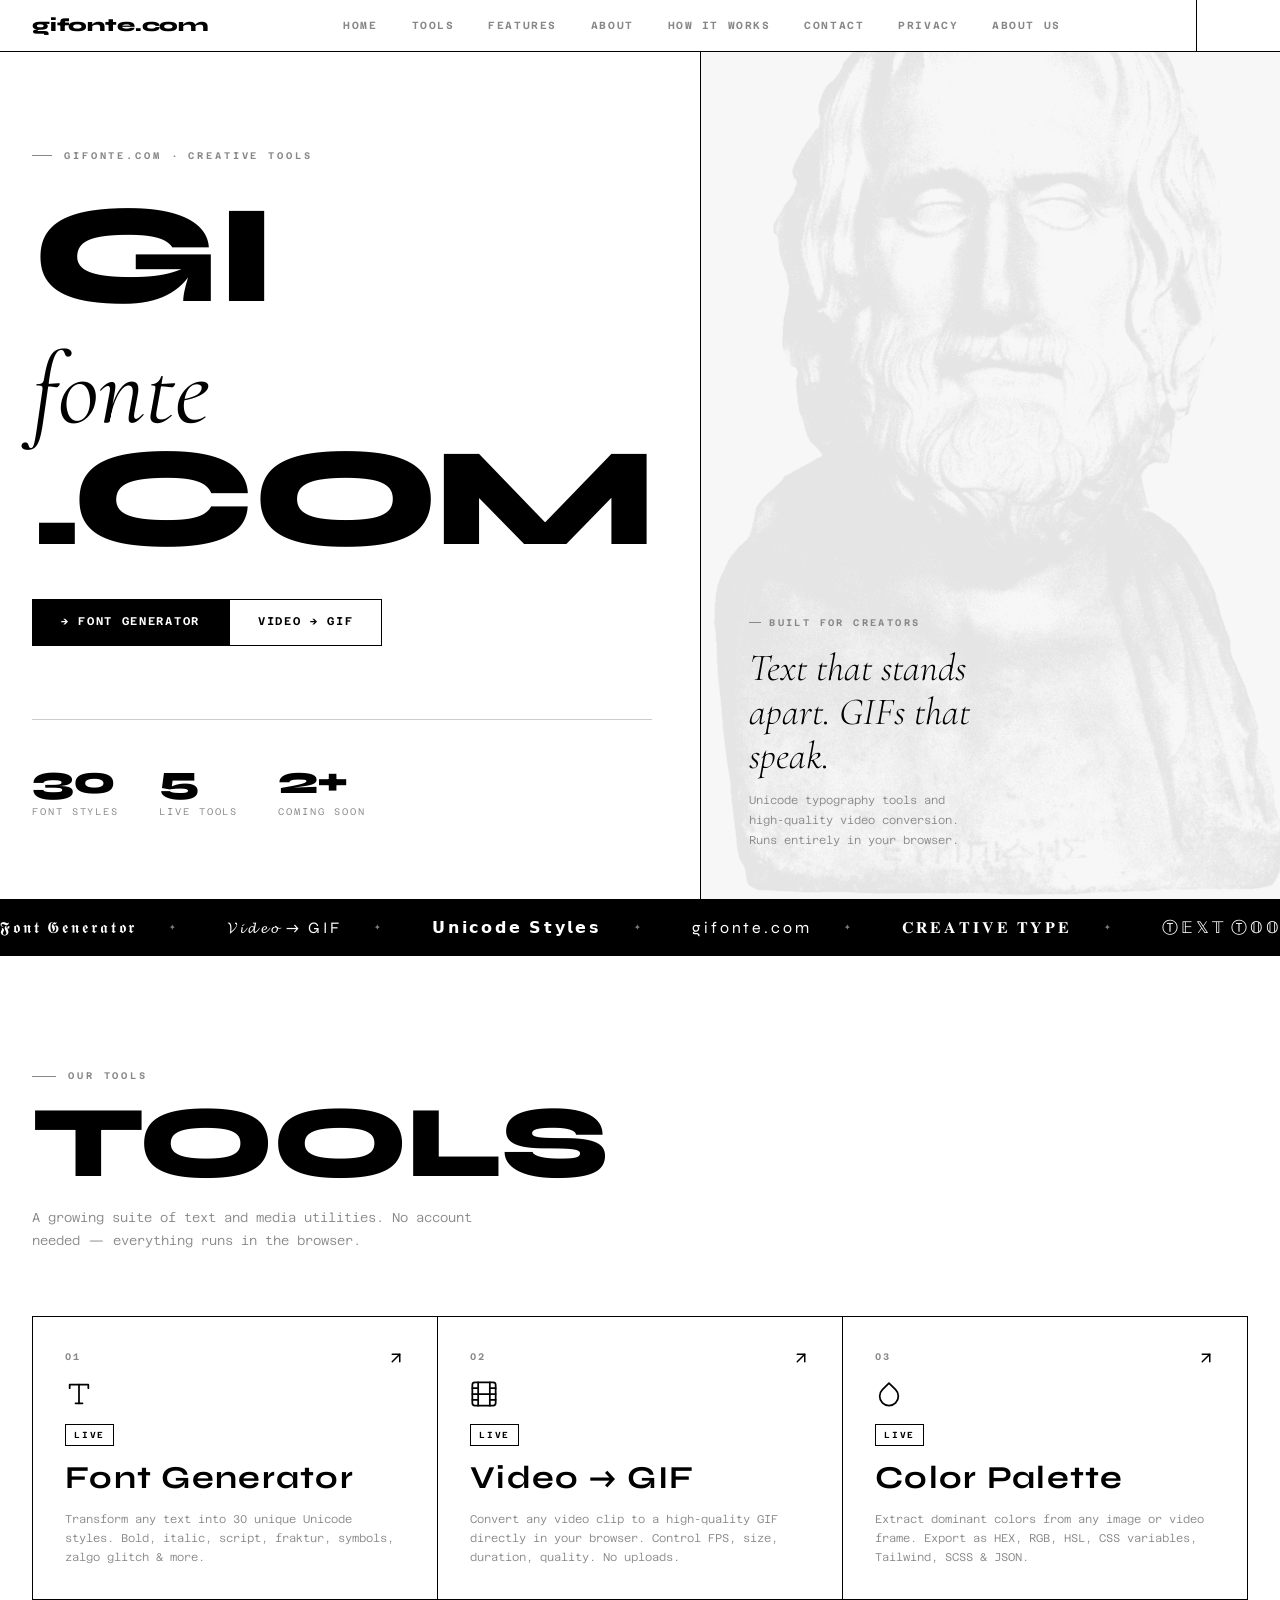
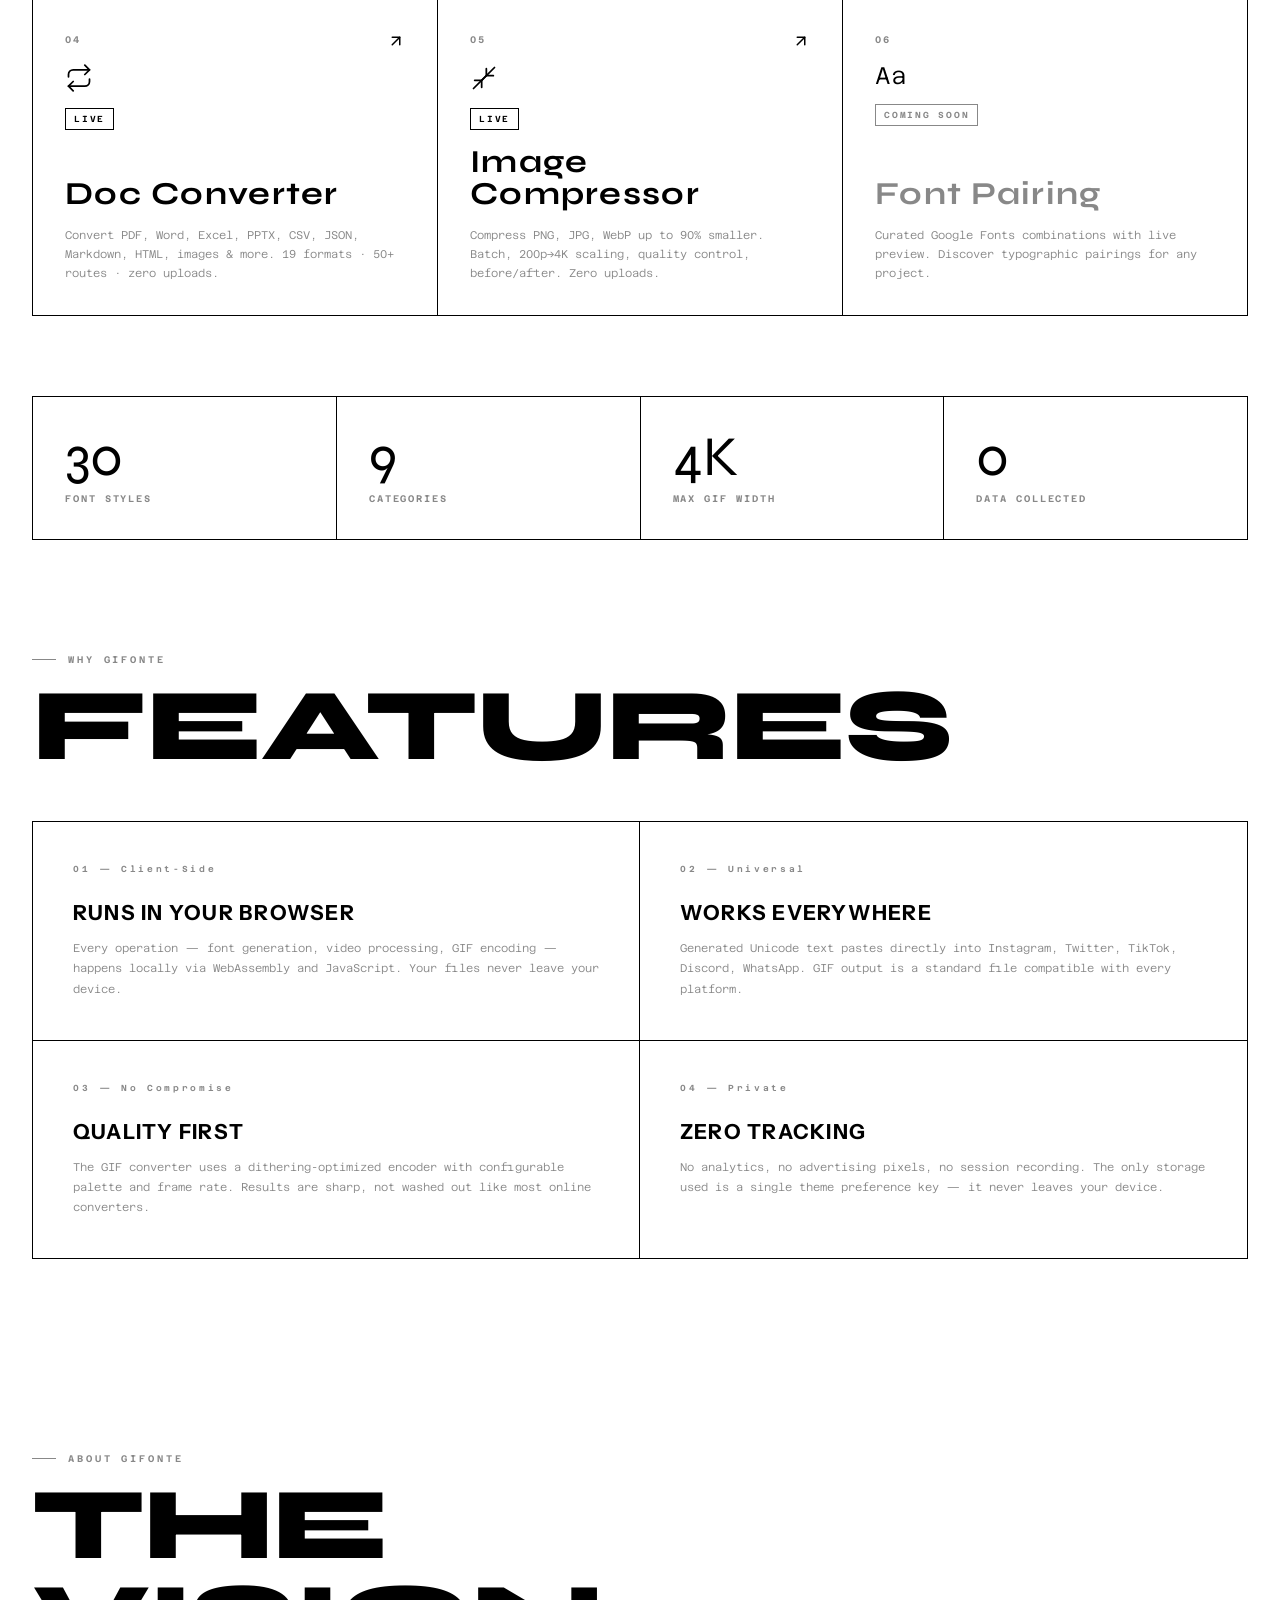
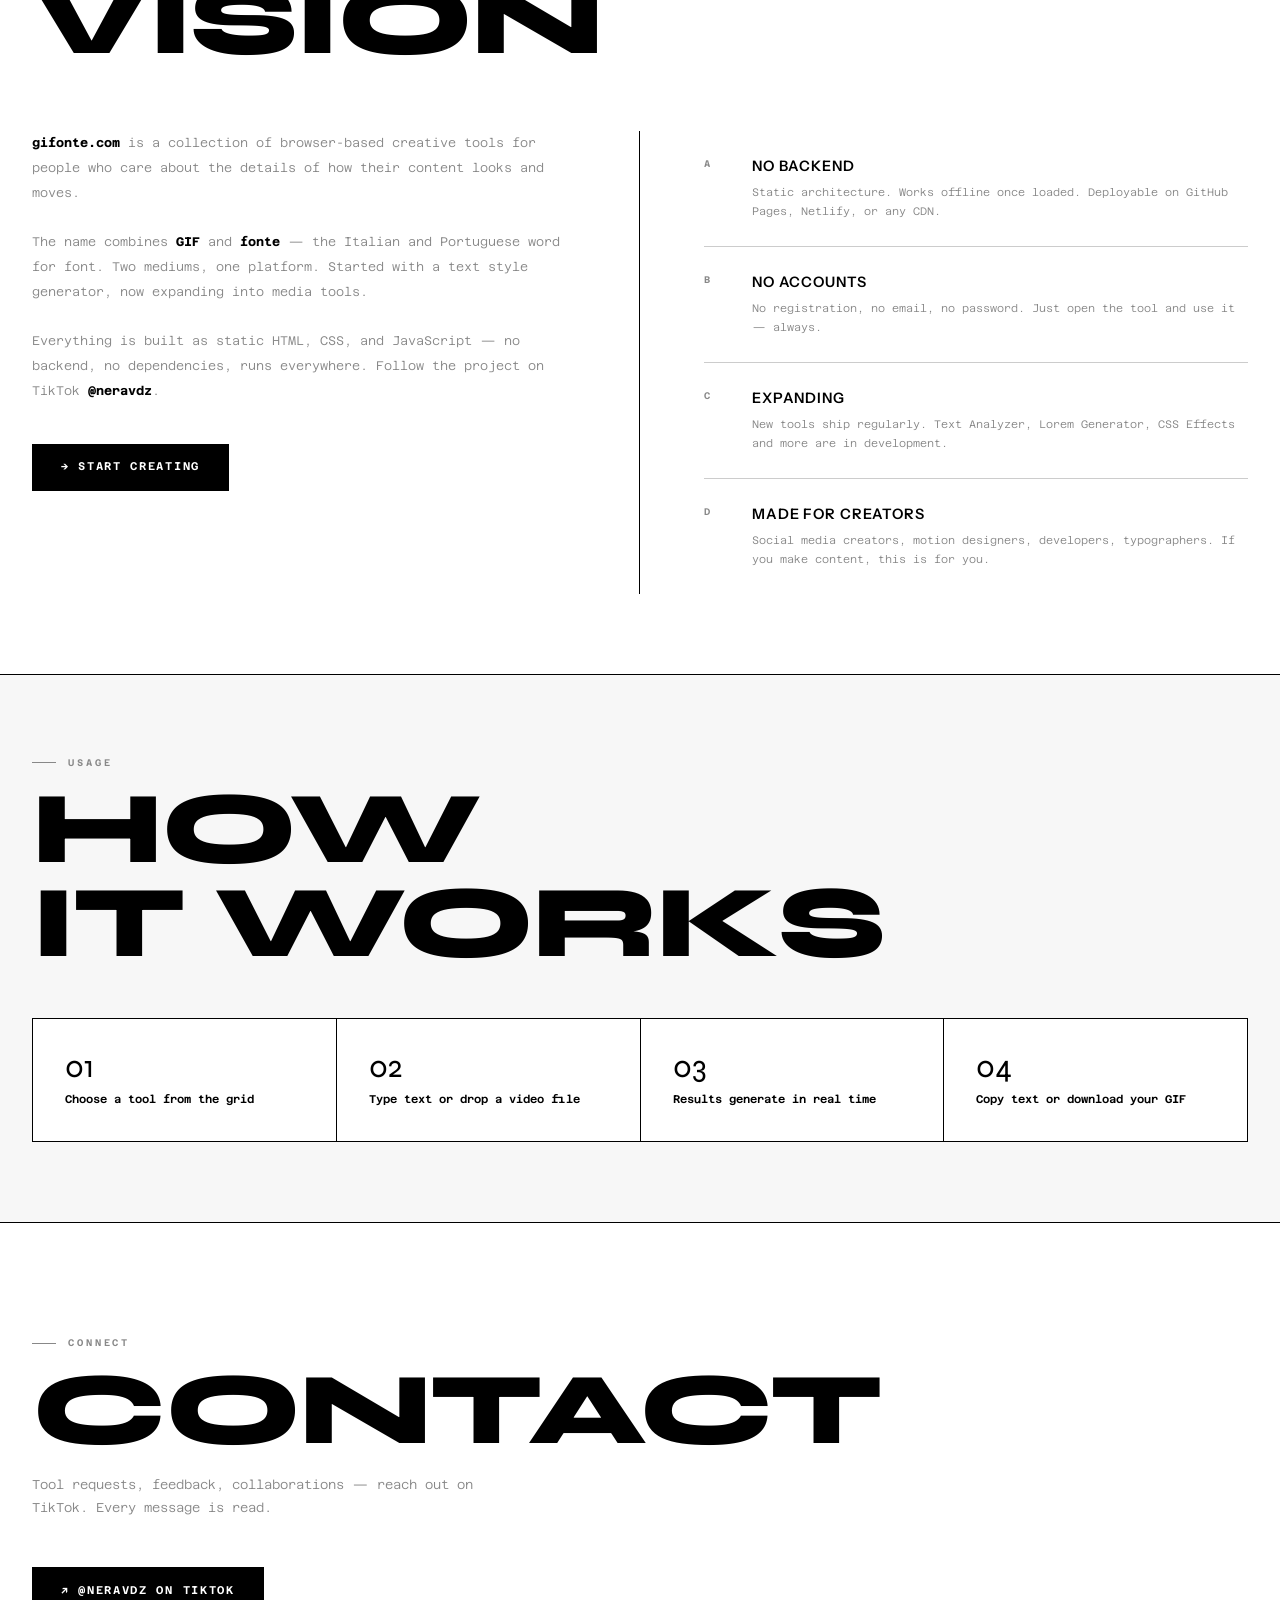
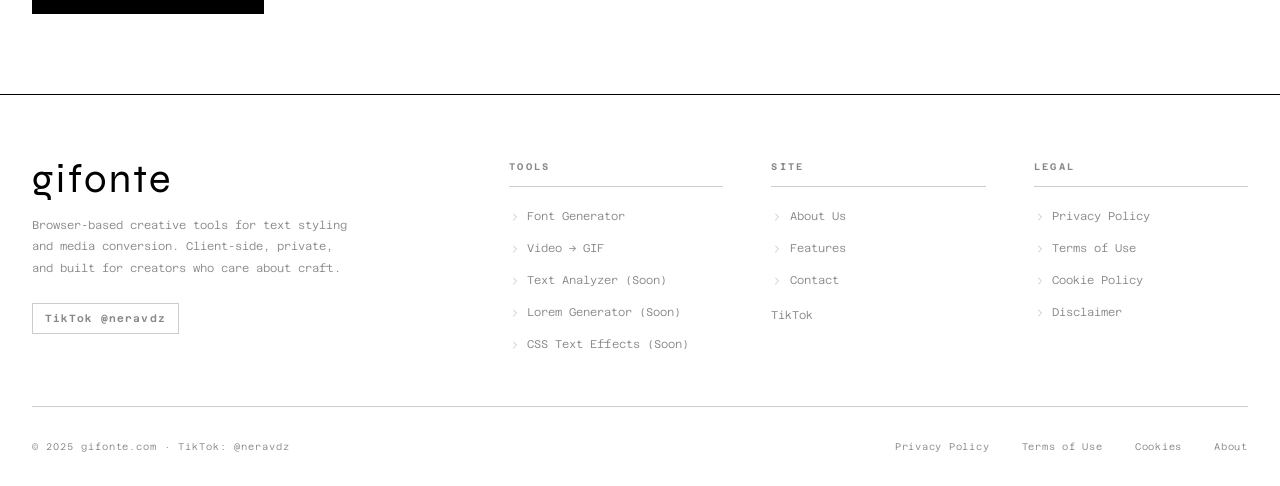
==== commit bf5ff729: "Add files via upload" ====
--- a/index.html
+++ b/index.html
@@ -130,8 +130,8 @@
       </div>
       <div class="hero__meta">
         <div class="hero__meta-item"><strong>30</strong><span>Font Styles</span></div>
-        <div class="hero__meta-item"><strong>3</strong><span>Live Tools</span></div>
-        <div class="hero__meta-item"><strong>4+</strong><span>Coming Soon</span></div>
+        <div class="hero__meta-item"><strong>5</strong><span>Live Tools</span></div>
+        <div class="hero__meta-item"><strong>2+</strong><span>Coming Soon</span></div>
       </div>
     </div>
     <div class="hero__right">
@@ -192,21 +192,23 @@
         <span class="card-tool__arrow-icon"><svg viewBox="0 0 24 24"><line x1="7" y1="17" x2="17" y2="7"/><polyline points="7 7 17 7 17 17"/></svg></span>
       </a>
 
-      <div class="card-tool card-tool--soon">
+      <a href="convert.html" class="card-tool">
         <div class="card-tool__num">04</div>
-        <div class="card-tool__icon">¶</div>
-        <span class="card-tool__tag">Coming Soon</span>
-        <h3 class="card-tool__title">Lorem Generator</h3>
-        <p class="card-tool__desc">Placeholder text in multiple styles. Customizable paragraphs, words, and character counts for design mockups.</p>
-      </div>
-
-      <div class="card-tool card-tool--soon">
+        <div class="card-tool__icon svg-icon"><svg viewBox="0 0 24 24"><polyline points="17 1 21 5 17 9"/><path d="M3 11V9a4 4 0 014-4h14"/><polyline points="7 23 3 19 7 15"/><path d="M21 13v2a4 4 0 01-4 4H3"/></svg></div>
+        <span class="card-tool__tag card-tool__tag--active">Live</span>
+        <h3 class="card-tool__title">Doc Converter</h3>
+        <p class="card-tool__desc">Convert PDF, Word, Excel, PPTX, CSV, JSON, Markdown, HTML, images & more. 19 formats · 50+ routes · zero uploads.</p>
+        <span class="card-tool__arrow-icon"><svg viewBox="0 0 24 24"><line x1="7" y1="17" x2="17" y2="7"/><polyline points="7 7 17 7 17 17"/></svg></span>
+      </a>
+
+      <a href="compress.html" class="card-tool">
         <div class="card-tool__num">05</div>
-        <div class="card-tool__icon">✦</div>
-        <span class="card-tool__tag">Coming Soon</span>
-        <h3 class="card-tool__title">CSS Text Effects</h3>
-        <p class="card-tool__desc">Neon glow, 3D extrusion, gradient text, cinematic blur. Visual CSS effects with export-ready code.</p>
-      </div>
+        <div class="card-tool__icon svg-icon"><svg viewBox="0 0 24 24"><polyline points="4 14 10 14 10 20"/><polyline points="20 10 14 10 14 4"/><line x1="10" y1="14" x2="21" y2="3"/><line x1="3" y1="21" x2="14" y2="10"/></svg></div>
+        <span class="card-tool__tag card-tool__tag--active">Live</span>
+        <h3 class="card-tool__title">Image Compressor</h3>
+        <p class="card-tool__desc">Compress PNG, JPG, WebP up to 90% smaller. Batch, 200p→4K scaling, quality control, before/after. Zero uploads.</p>
+        <span class="card-tool__arrow-icon"><svg viewBox="0 0 24 24"><line x1="7" y1="17" x2="17" y2="7"/><polyline points="7 7 17 7 17 17"/></svg></span>
+      </a>
 
       <div class="card-tool card-tool--soon">
         <div class="card-tool__num">06</div>
--- a/css/style.css
+++ b/css/style.css
@@ -331,12 +331,33 @@
   text-transform: uppercase;
   padding: 0.85rem 1.75rem;
   border: 1px solid var(--border);
+  background: var(--bg);
+  color: var(--fg);
   transition: background 0.15s, color 0.15s;
   cursor: pointer;
 }
 .btn:hover { background: var(--fg); color: var(--bg); }
 .btn--fill { background: var(--fg); color: var(--bg); }
 .btn--fill:hover { background: var(--bg); color: var(--fg); }
+
+/* Dark mode explicit overrides — prevent inheritance issues */
+[data-theme="dark"] .btn {
+  background: var(--bg);
+  color: var(--fg);
+  border-color: var(--border);
+}
+[data-theme="dark"] .btn:hover {
+  background: var(--fg);
+  color: var(--bg);
+}
+[data-theme="dark"] .btn--fill {
+  background: var(--fg);
+  color: var(--bg);
+}
+[data-theme="dark"] .btn--fill:hover {
+  background: var(--bg);
+  color: var(--fg);
+}
 
 /* ════════════════════════════════════
    DIVIDER
@@ -637,3 +658,193 @@
   .stats-row { grid-template-columns: 1fr 1fr; }
   .footer__bottom { flex-direction: column; align-items: flex-start; }
 }
+
+/* ════════════════════════════════════
+   ICONS — SVG currentColor system
+════════════════════════════════════ */
+.icon {
+  display: inline-flex;
+  align-items: center;
+  justify-content: center;
+  width: 14px;
+  height: 14px;
+  flex-shrink: 0;
+}
+.icon svg {
+  width: 100%;
+  height: 100%;
+  stroke: currentColor;
+  fill: none;
+  stroke-width: 2;
+  stroke-linecap: round;
+  stroke-linejoin: round;
+}
+.icon--sm  { width: 12px; height: 12px; }
+.icon--md  { width: 16px; height: 16px; }
+.icon--lg  { width: 20px; height: 20px; }
+.icon--xl  { width: 28px; height: 28px; }
+
+/* Nav icons */
+.nav__links a {
+  display: flex;
+  align-items: center;
+  gap: 0.35rem;
+}
+.nav__links a .icon { opacity: 0.55; }
+.nav__links a:hover .icon,
+.nav__links a.active .icon { opacity: 1; }
+
+/* Mobile menu icons */
+.nav__mobile a {
+  display: flex;
+  align-items: center;
+  gap: 0.6rem;
+}
+.nav__mobile a .icon { opacity: 0.5; }
+.nav__mobile a:hover .icon { opacity: 1; }
+
+/* Search bar */
+.nav__search {
+  position: relative;
+  display: flex;
+  align-items: center;
+}
+.nav__search-input {
+  width: 0;
+  max-width: 0;
+  background: var(--card-bg);
+  border: none;
+  border-left: 1px solid transparent;
+  color: var(--fg);
+  font-family: var(--font-mono);
+  font-size: 0.65rem;
+  letter-spacing: 0.1em;
+  padding: 0 0.75rem;
+  height: 52px;
+  outline: none;
+  transition: width 0.25s ease, max-width 0.25s ease, border-color 0.25s ease;
+  overflow: hidden;
+}
+.nav__search.open .nav__search-input {
+  width: 160px;
+  max-width: 160px;
+  border-left-color: var(--border);
+}
+.nav__search-btn {
+  width: 52px;
+  height: 52px;
+  display: flex;
+  align-items: center;
+  justify-content: center;
+  border-left: 1px solid var(--border);
+  color: var(--fg);
+  background: none;
+  cursor: pointer;
+  transition: background 0.15s;
+  flex-shrink: 0;
+}
+.nav__search-btn:hover { background: var(--card-bg); }
+
+/* Search results dropdown */
+.search-results {
+  position: absolute;
+  top: 52px;
+  right: 0;
+  width: 220px;
+  background: var(--bg);
+  border: 1px solid var(--border);
+  border-top: none;
+  z-index: 1001;
+  display: none;
+}
+.search-results.visible { display: block; }
+.search-result-item {
+  display: flex;
+  align-items: center;
+  gap: 0.75rem;
+  padding: 0.75rem 1rem;
+  border-bottom: 1px solid var(--gray-lt);
+  font-family: var(--font-mono);
+  font-size: 0.65rem;
+  color: var(--fg);
+  text-decoration: none;
+  transition: background 0.1s;
+}
+.search-result-item:last-child { border-bottom: none; }
+.search-result-item:hover { background: var(--card-bg); }
+.search-result-item .icon { color: var(--gray); }
+.search-result-item strong { color: var(--fg); display: block; }
+.search-result-item span { color: var(--gray); font-size: 0.55rem; }
+.search-no-results {
+  padding: 1rem;
+  font-family: var(--font-mono);
+  font-size: 0.65rem;
+  color: var(--gray);
+  text-align: center;
+}
+
+/* Tool card SVG icons */
+.card-tool__icon {
+  font-size: 1.5rem;
+  line-height: 1;
+}
+.card-tool__icon.svg-icon {
+  font-size: 0;
+  width: 28px;
+  height: 28px;
+  display: flex;
+  align-items: center;
+}
+.card-tool__icon.svg-icon svg {
+  width: 28px;
+  height: 28px;
+  stroke: currentColor;
+  fill: none;
+  stroke-width: 1.5;
+  stroke-linecap: round;
+  stroke-linejoin: round;
+}
+.card-tool:hover:not(.card-tool--soon) .card-tool__icon.svg-icon svg {
+  stroke: var(--bg);
+}
+
+/* Arrow icon in card */
+.card-tool__arrow-icon {
+  position: absolute;
+  top: 2rem;
+  right: 2rem;
+  width: 18px;
+  height: 18px;
+  transition: transform 0.2s;
+}
+.card-tool__arrow-icon svg {
+  width: 100%;
+  height: 100%;
+  stroke: currentColor;
+  fill: none;
+  stroke-width: 2;
+  stroke-linecap: round;
+  stroke-linejoin: round;
+}
+.card-tool:hover:not(.card-tool--soon) .card-tool__arrow-icon {
+  transform: translate(3px, -3px);
+}
+
+/* Footer list icons */
+.footer__list a::before { display: none; } /* remove old arrow */
+.footer__list a {
+  gap: 0.4rem;
+}
+.footer__list a .icon { opacity: 0.5; transition: opacity 0.15s; }
+.footer__list a:hover .icon { opacity: 1; }
+
+/* Theme toggle icon */
+.btn-theme { font-size: 0; } /* hide old ◐ char */
+.btn-theme .icon { width: 16px; height: 16px; }
+[data-theme="dark"] .icon-moon { display: none; }
+[data-theme="light"] .icon-sun  { display: none; }
+[data-theme="dark"] .icon-sun  { display: inline-flex; }
+
+@media (max-width: 900px) {
+  .nav__search { display: none; }
+}
